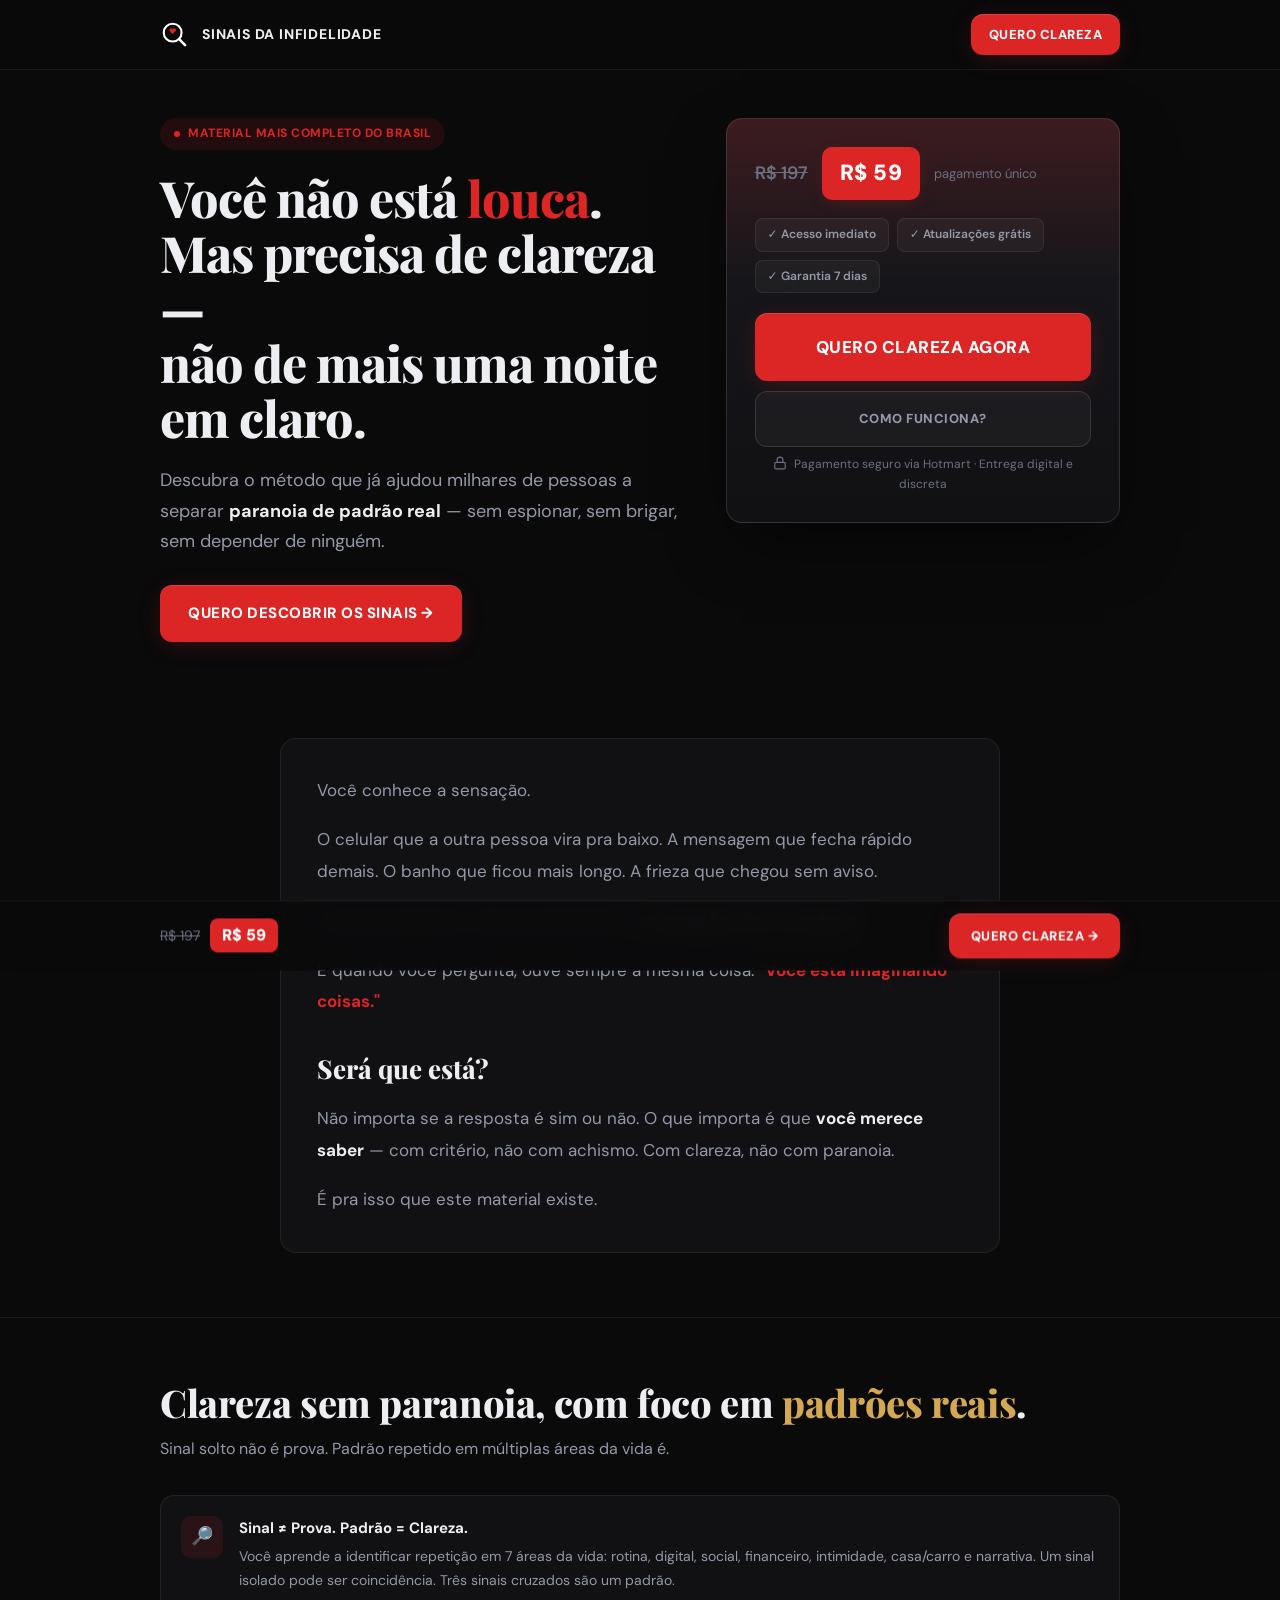
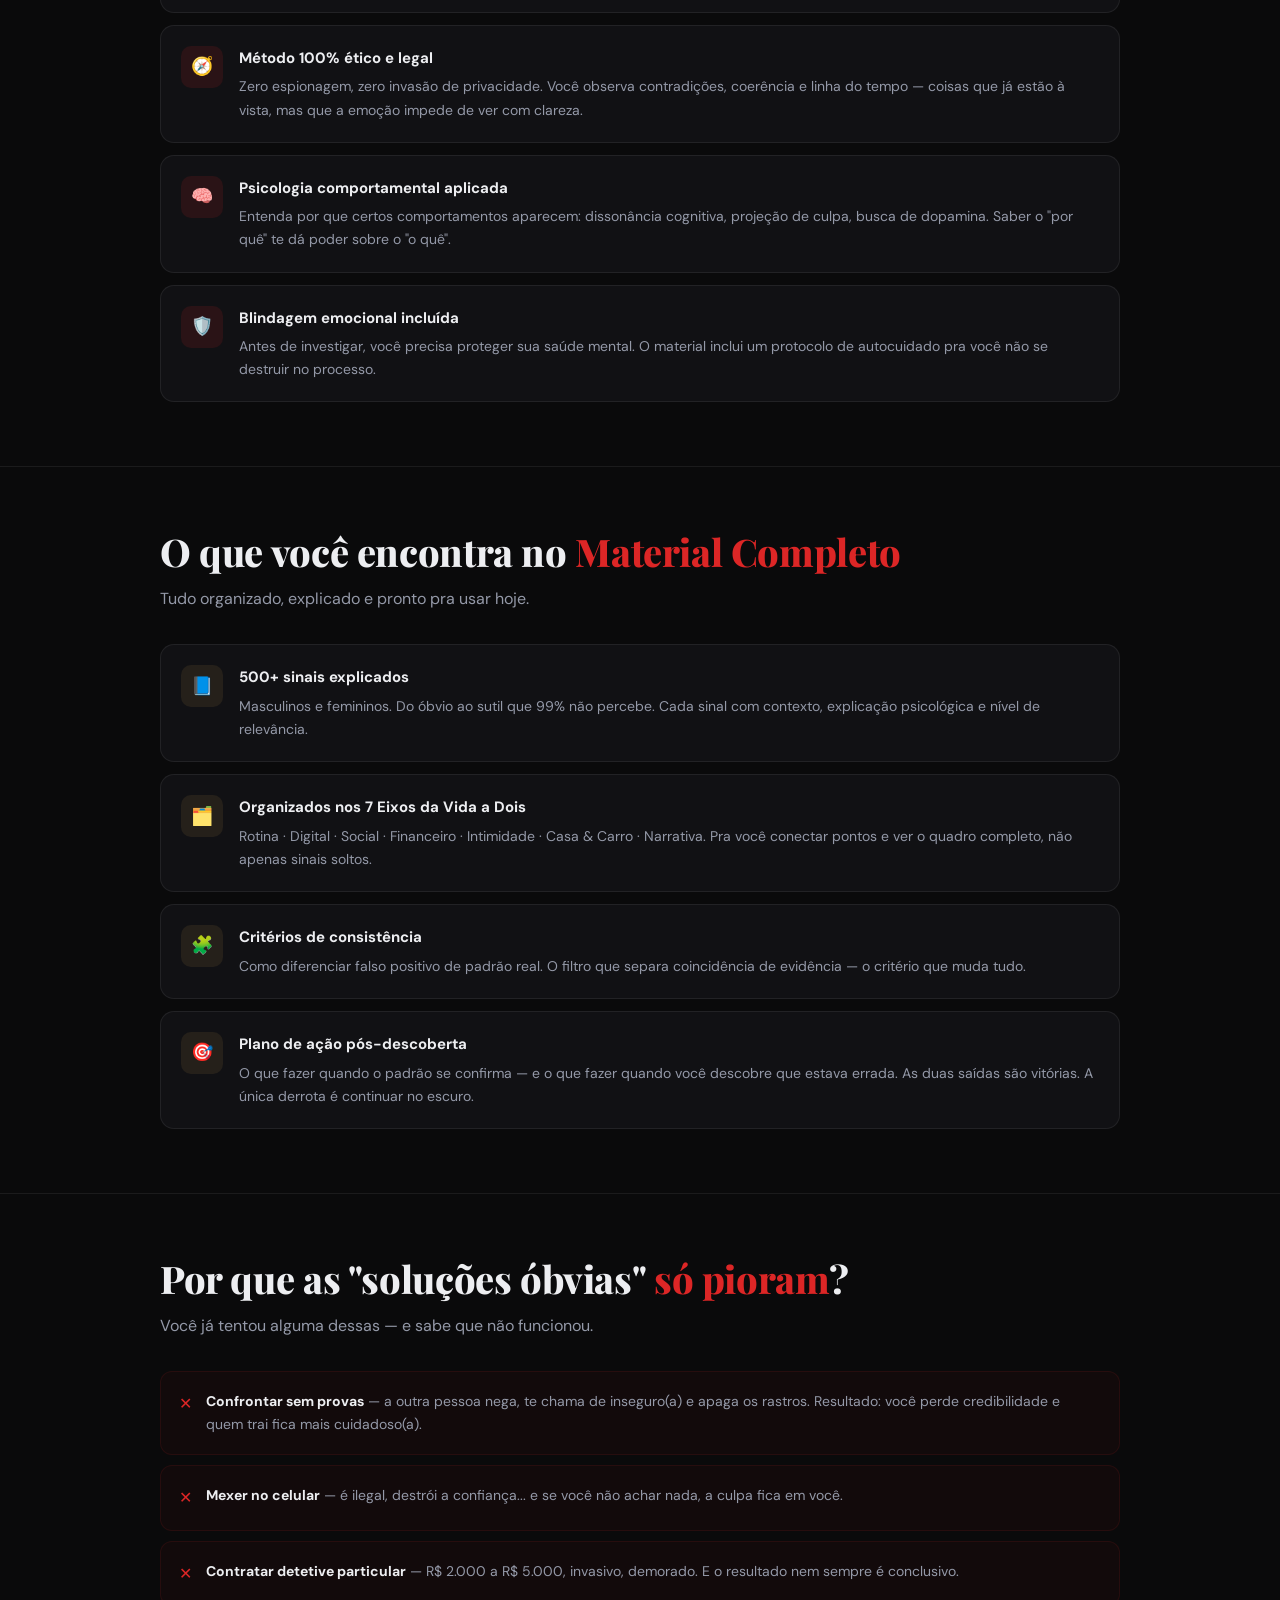
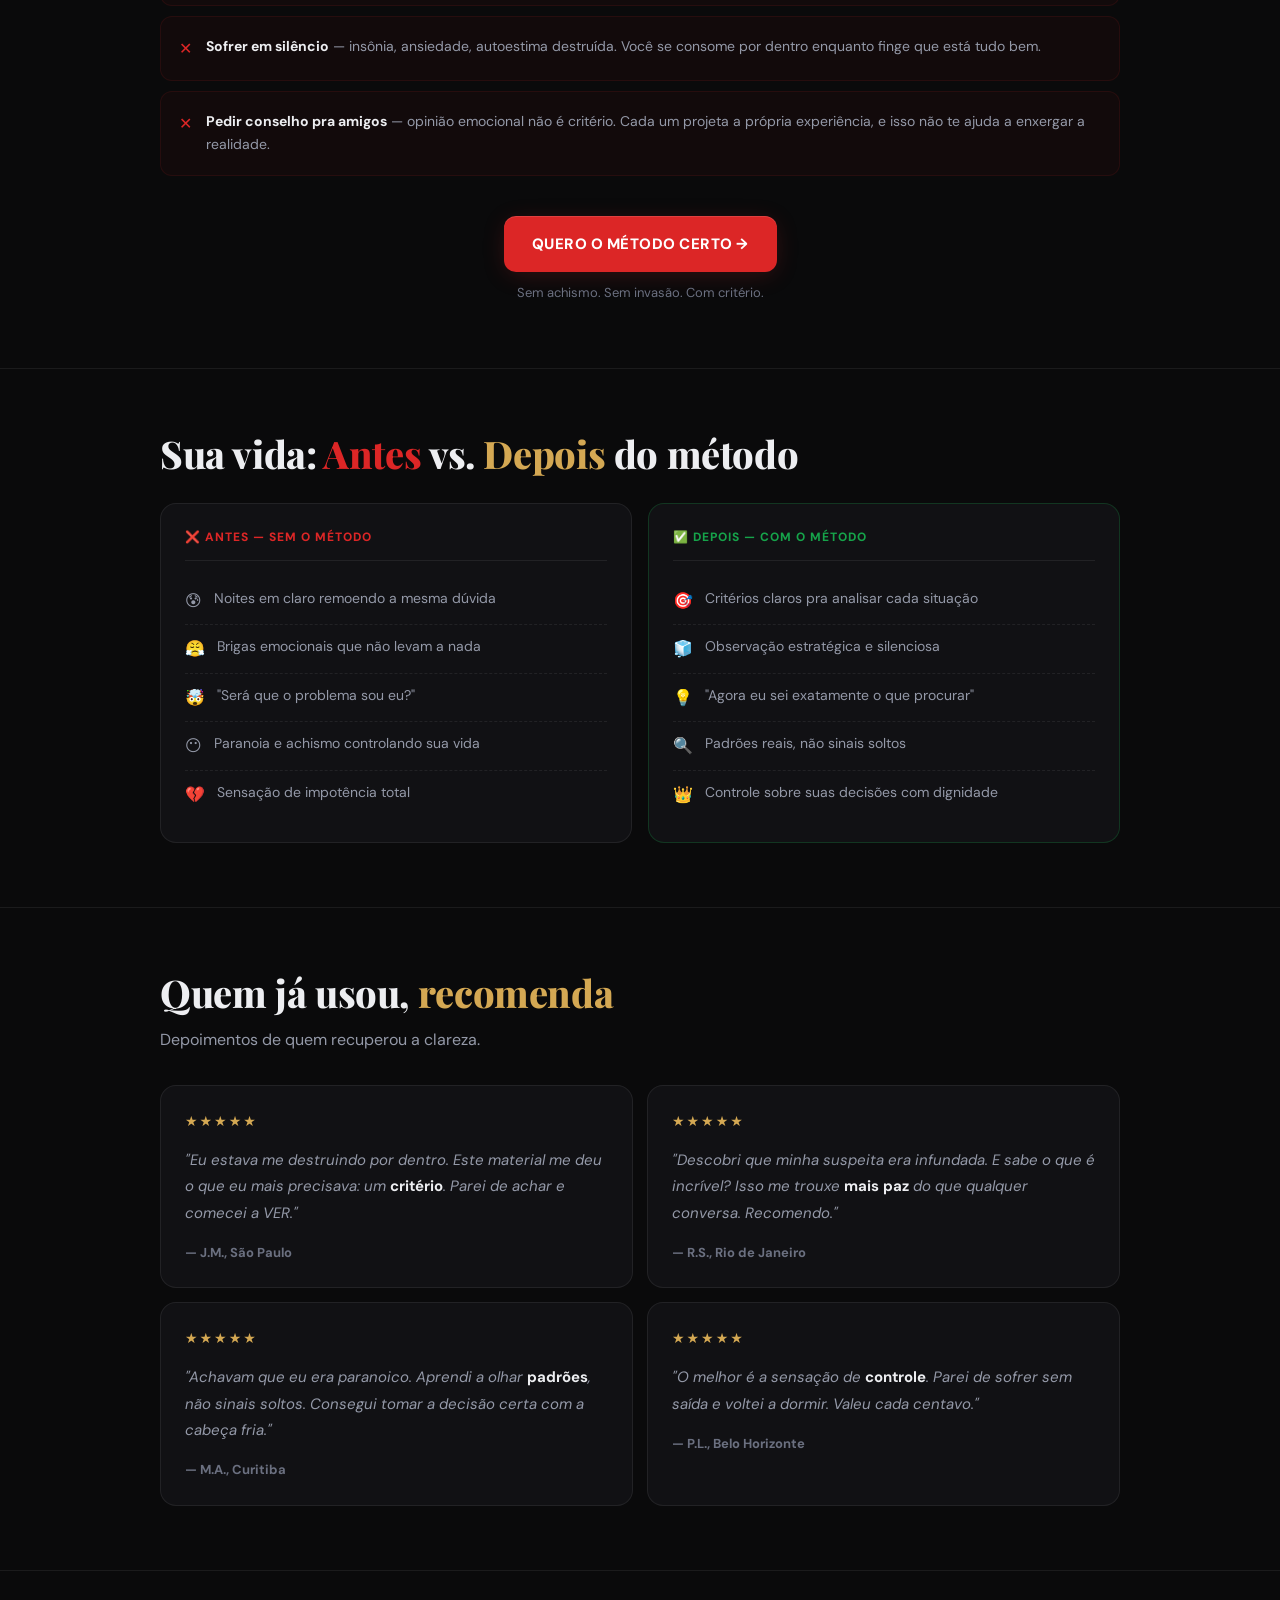
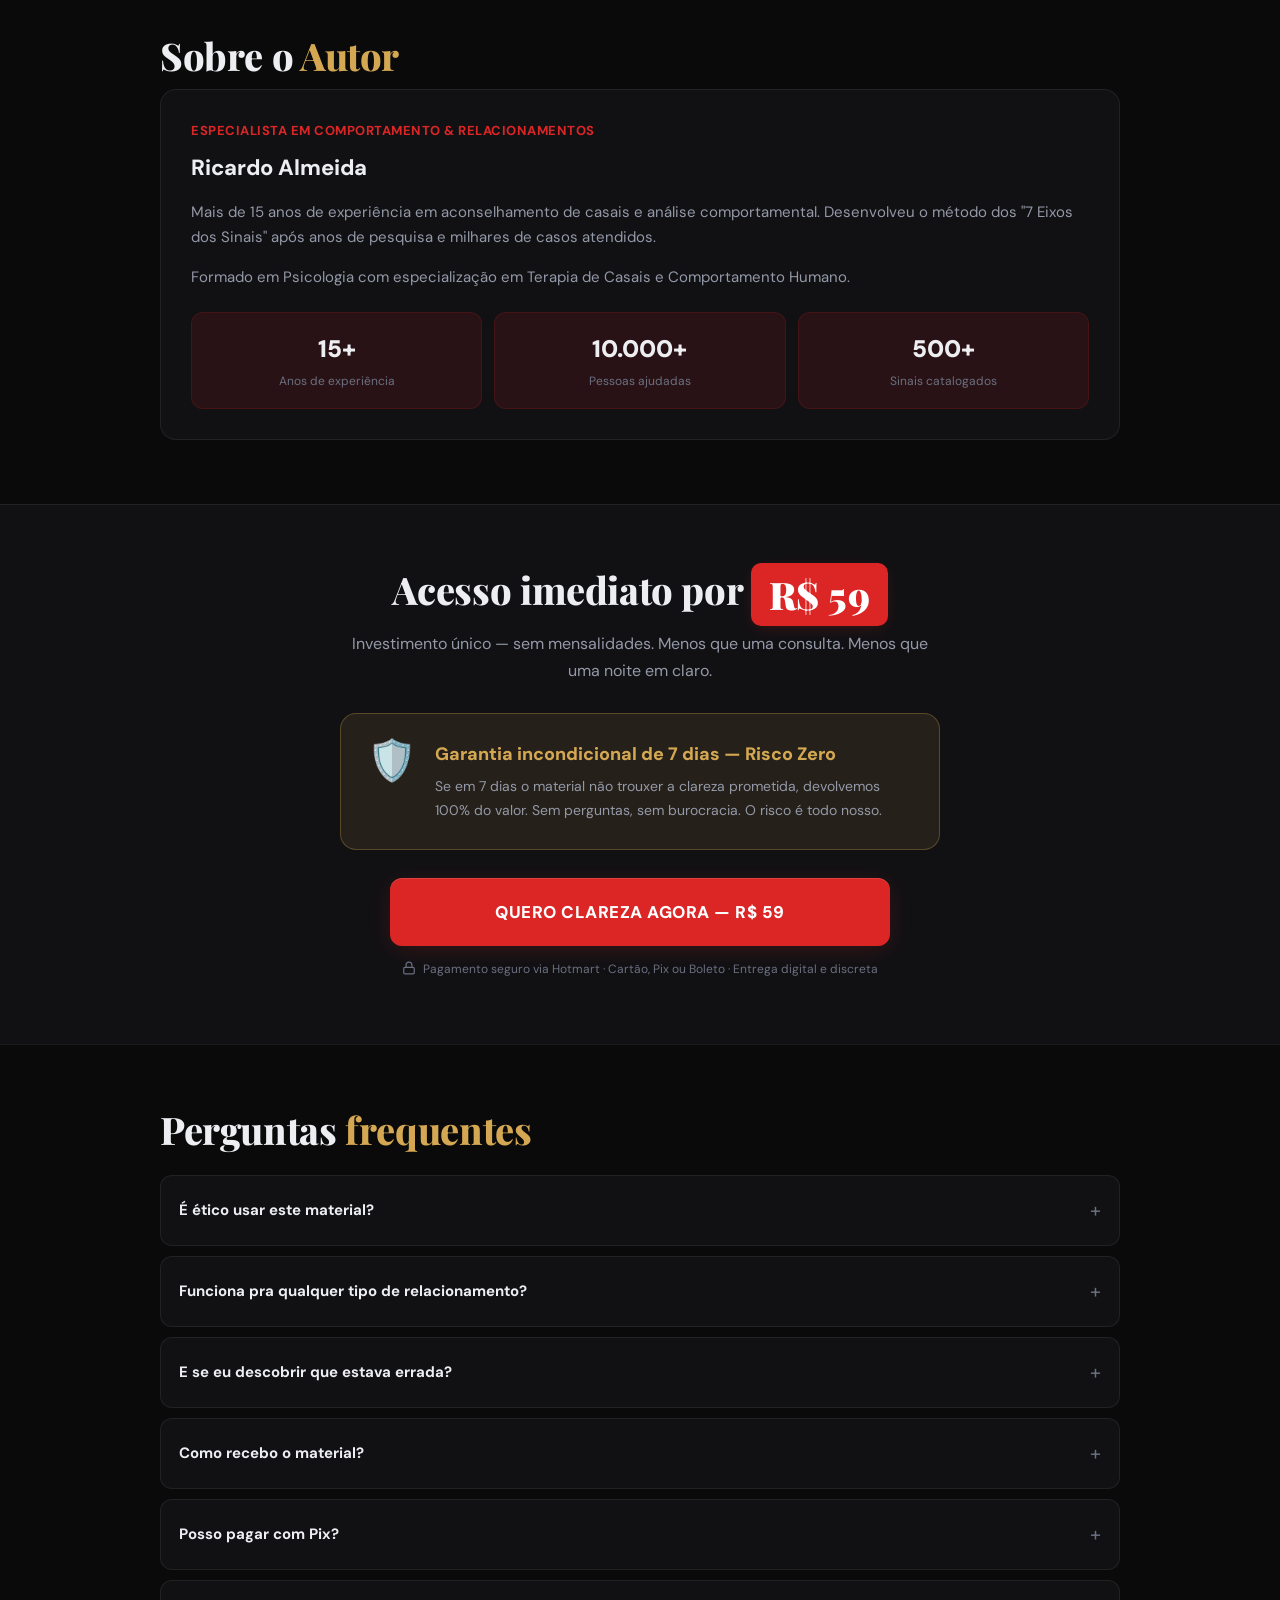
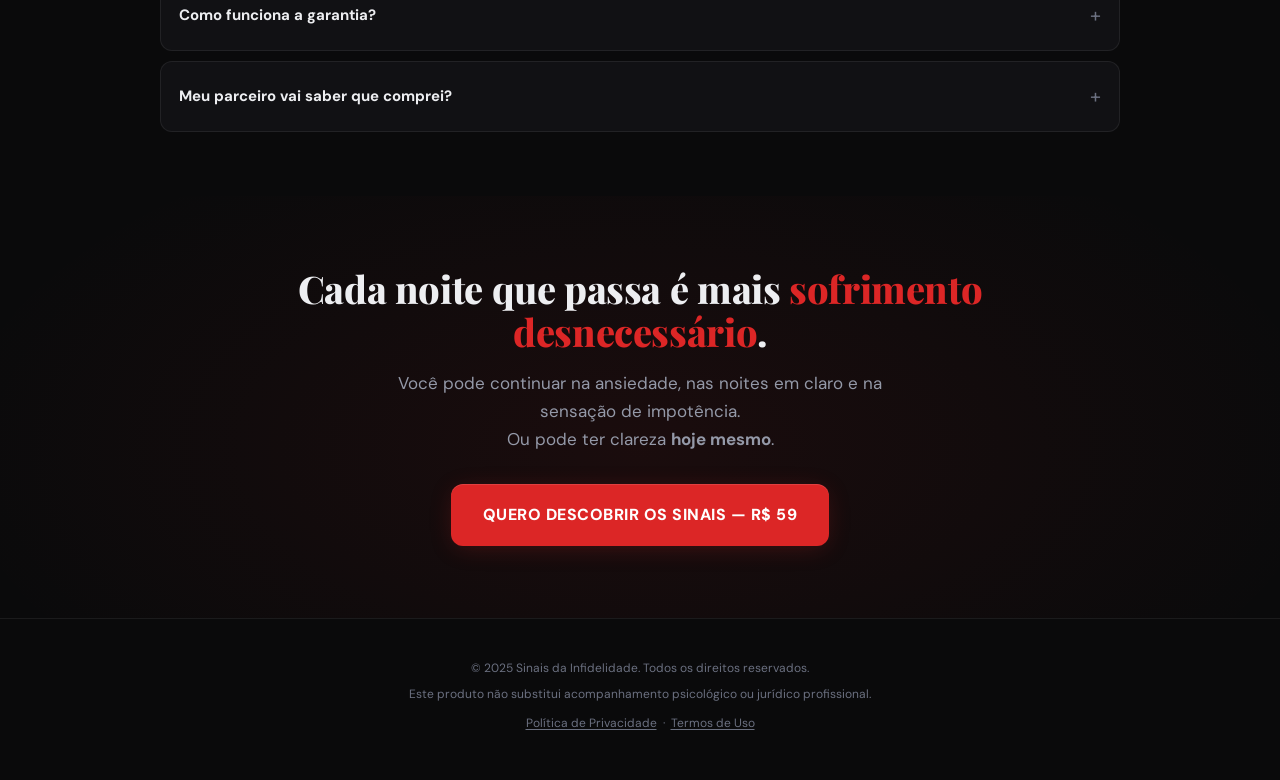
==== index.html @ ce3470dc "feat: rebuild landing page com melhorias de design, copy, SEO e páginas legais - index.html: landing" ====
<!doctype html>
<html lang="pt-BR">
<head>
  <meta charset="utf-8"/>
  <meta name="viewport" content="width=device-width, initial-scale=1, viewport-fit=cover"/>

  <!-- ═══ SEO ═══ -->
  <title>Sinais da Infidelidade — Você Não Está Louca</title>
  <meta name="description" content="500+ sinais de infidelidade explicados. Método ético pra separar paranoia de padrão real — sem espionar, sem brigar. Acesso imediato por R$59. Garantia 7 dias."/>
  <meta name="robots" content="index, follow"/>
  <meta name="theme-color" content="#0a0a0b"/>

  <!-- ═══ OPEN GRAPH ═══ -->
  <meta property="og:title" content="Sinais da Infidelidade — Você Não Está Louca"/>
  <meta property="og:description" content="O método que transforma suspeita em clareza — sem espionar, sem brigar, sem depender de ninguém. R$59 com garantia de 7 dias."/>
  <meta property="og:type" content="product"/>
  <meta property="og:url" content="https://sinaisda infidelidade.com"/>
  <meta property="og:image" content="/og-image.jpg"/><!-- TODO: adicionar imagem OG 1200x630 -->
  <meta property="og:image:width" content="1200"/>
  <meta property="og:image:height" content="630"/>
  <meta property="og:locale" content="pt_BR"/>

  <!-- ═══ TWITTER CARD ═══ -->
  <meta name="twitter:card" content="summary_large_image"/>
  <meta name="twitter:title" content="Sinais da Infidelidade — Você Não Está Louca"/>
  <meta name="twitter:description" content="O método que transforma suspeita em clareza. 500+ sinais. R$59. Garantia 7 dias."/>
  <meta name="twitter:image" content="/og-image.jpg"/>

  <!-- ═══ FONTS ═══ -->
  <link rel="preconnect" href="https://fonts.googleapis.com"/>
  <link rel="preconnect" href="https://fonts.gstatic.com" crossorigin/>
  <link href="https://fonts.googleapis.com/css2?family=DM+Sans:ital,opsz,wght@0,9..40,400;0,9..40,500;0,9..40,700;0,9..40,800;1,9..40,400&family=Playfair+Display:wght@700;800;900&display=swap" rel="stylesheet"/>

  <!-- ═══ PIXEL META — Cole seu pixel aqui ═══ -->
  <!--
  <script>
  !function(f,b,e,v,n,t,s){if(f.fbq)return;n=f.fbq=function(){n.callMethod?n.callMethod.apply(n,arguments):n.queue.push(arguments)};if(!f._fbq)f._fbq=n;n.push=n;n.loaded=!0;n.version='2.0';n.queue=[];t=b.createElement(e);t.async=!0;t.src=v;s=b.getElementsByTagName(e)[0];s.parentNode.insertBefore(t,s)}(window, document,'script','https://connect.facebook.net/en_US/fbevents.js');
  fbq('init', 'SEU_PIXEL_ID');
  fbq('track', 'PageView');
  </script>
  <noscript><img height="1" width="1" style="display:none" src="https://www.facebook.com/tr?id=SEU_PIXEL_ID&ev=PageView&noscript=1"/></noscript>
  -->

  <!-- ═══ GOOGLE ANALYTICS 4 — Cole seu GA4 aqui ═══ -->
  <!--
  <script async src="https://www.googletagmanager.com/gtag/js?id=G-XXXXXXX"></script>
  <script>
  window.dataLayer = window.dataLayer || [];
  function gtag(){dataLayer.push(arguments);}
  gtag('js', new Date());
  gtag('config', 'G-XXXXXXX');
  </script>
  -->

  <!-- ═══ SCHEMA — FAQ ═══ -->
  <script type="application/ld+json">
  {
    "@context": "https://schema.org",
    "@type": "FAQPage",
    "mainEntity": [
      {
        "@type": "Question",
        "name": "É ético usar este material?",
        "acceptedAnswer": {
          "@type": "Answer",
          "text": "Sim. O foco é observação inteligente e análise de padrões. Sem invasão de privacidade, sem métodos ilegais. Você aprende a ver contradições e inconsistências que já estão visíveis — como qualquer pessoa atenta faria."
        }
      },
      {
        "@type": "Question",
        "name": "Funciona para qualquer tipo de relacionamento?",
        "acceptedAnswer": {
          "@type": "Answer",
          "text": "Sim. Os sinais são universais — namoro, casamento, união estável, relacionamento de meses ou décadas. O que muda é o contexto, e o material te ensina a adaptar a análise."
        }
      },
      {
        "@type": "Question",
        "name": "E se eu descobrir que estava errada?",
        "acceptedAnswer": {
          "@type": "Answer",
          "text": "Melhor ainda. O objetivo é clareza, não confirmação de suspeitas. Muitas pessoas usam o material e descobrem que estavam interpretando mal os sinais — e isso traz uma paz de espírito que vale mais que qualquer coisa."
        }
      },
      {
        "@type": "Question",
        "name": "Como recebo o material?",
        "acceptedAnswer": {
          "@type": "Answer",
          "text": "Imediatamente após o pagamento, você recebe um e-mail com o link de acesso. O download é instantâneo. Todo o conteúdo fica disponível 24/7."
        }
      },
      {
        "@type": "Question",
        "name": "Meu parceiro vai saber que comprei?",
        "acceptedAnswer": {
          "@type": "Answer",
          "text": "Não. A entrega é 100% digital e discreta. Na fatura do cartão aparece 'Hotmart' — sem menção ao nome do produto."
        }
      },
      {
        "@type": "Question",
        "name": "Como funciona a garantia?",
        "acceptedAnswer": {
          "@type": "Answer",
          "text": "Você tem 7 dias a partir da compra. Se não gostar, basta pedir reembolso diretamente pela Hotmart. Devolvemos 100% do valor. Sem perguntas."
        }
      }
    ]
  }
  </script>

  <!-- ═══ SCHEMA — Produto ═══ -->
  <script type="application/ld+json">
  {
    "@context": "https://schema.org",
    "@type": "Product",
    "name": "Sinais da Infidelidade — Material Completo",
    "description": "500+ sinais de infidelidade organizados em 7 eixos da vida a dois. Método ético para separar paranoia de padrão real.",
    "offers": {
      "@type": "Offer",
      "price": "59.00",
      "priceCurrency": "BRL",
      "availability": "https://schema.org/InStock",
      "hasMerchantReturnPolicy": {
        "@type": "MerchantReturnPolicy",
        "returnPolicyCategory": "https://schema.org/MerchantReturnFiniteReturnWindow",
        "merchantReturnDays": 7
      }
    }
  }
  </script>

  <style>
    /* ━━━━━━━━━━━━━━ VARIÁVEIS ━━━━━━━━━━━━━━ */
    :root {
      --bg: #0a0a0b;
      --surface: #111114;
      --surface-2: #19191e;
      --border: rgba(255,255,255,.07);
      --border-light: rgba(255,255,255,.12);
      --text: #edeef1;
      --text-dim: #9499a8;
      --text-muted: #6b7080;
      --red: #dc2626;
      --red-soft: rgba(220,38,38,.12);
      --red-glow: rgba(220,38,38,.25);
      --gold: #d4a853;
      --gold-soft: rgba(212,168,83,.1);
      --green: #16a34a;
      --green-soft: rgba(22,163,74,.1);
      --radius: 16px;
      --font: 'DM Sans', system-ui, -apple-system, sans-serif;
      --display: 'Playfair Display', Georgia, serif;
    }

    * { box-sizing: border-box; margin: 0; padding: 0; }
    html { scroll-behavior: smooth; }
    body {
      font-family: var(--font);
      background: var(--bg);
      color: var(--text);
      line-height: 1.65;
      -webkit-font-smoothing: antialiased;
      overflow-x: hidden;
    }
    a { color: inherit; text-decoration: none; }
    img { max-width: 100%; display: block; }

    /* ━━━━━━━━━━━━━━ CONTAINER ━━━━━━━━━━━━━━ */
    .w { width: min(960px, 90vw); margin-inline: auto; }
    .w-narrow { width: min(720px, 90vw); margin-inline: auto; }

    /* ━━━━━━━━━━━━━━ NAV ━━━━━━━━━━━━━━ */
    .nav {
      position: sticky; top: 0; z-index: 90;
      background: rgba(10,10,11,.85);
      backdrop-filter: blur(14px) saturate(1.4);
      border-bottom: 1px solid var(--border);
    }
    .nav-inner {
      display: flex; align-items: center; justify-content: space-between;
      padding: 14px 0; gap: 12px;
    }
    .logo { display: flex; align-items: center; gap: 12px; }
    .logo svg { height: 30px; width: auto; }
    .logo-text { font-weight: 800; font-size: 14px; letter-spacing: .8px; text-transform: uppercase; }

    /* ━━━━━━━━━━━━━━ BOTÕES ━━━━━━━━━━━━━━ */
    .btn {
      display: inline-flex; align-items: center; justify-content: center; gap: 8px;
      padding: 16px 28px; border-radius: 12px; border: 0; cursor: pointer;
      font-family: var(--font); font-weight: 800; font-size: 15px;
      letter-spacing: .5px; text-transform: uppercase;
      transition: all .2s ease; white-space: nowrap;
      text-decoration: none;
    }
    .btn-red {
      background: var(--red); color: #fff;
      box-shadow: 0 4px 24px -4px var(--red-glow), inset 0 1px 0 rgba(255,255,255,.12);
    }
    .btn-red:hover { background: #b91c1c; transform: translateY(-1px); box-shadow: 0 8px 32px -4px var(--red-glow); }
    .btn-red:active { transform: translateY(0); }
    .btn-full { width: 100%; font-size: 17px; padding: 20px 28px; }
    .btn-nav { padding: 10px 18px; font-size: 13px; }
    .btn-ghost {
      background: rgba(255,255,255,.04); color: var(--text-dim);
      border: 1px solid var(--border-light); font-size: 13px;
    }
    .btn-ghost:hover { background: rgba(255,255,255,.08); color: var(--text); }

    /* ━━━━━━━━━━━━━━ SEÇÕES ━━━━━━━━━━━━━━ */
    .section { padding: 64px 0; }
    .section + .section { border-top: 1px solid var(--border); }

    /* ━━━━━━━━━━━━━━ HERO ━━━━━━━━━━━━━━ */
    .hero { padding: 48px 0 32px; }
    .hero-grid { display: grid; gap: 32px; }
    @media (min-width: 800px) { .hero-grid { grid-template-columns: 1.15fr .85fr; align-items: start; } }

    .badge {
      display: inline-flex; align-items: center; gap: 8px;
      padding: 6px 14px; border-radius: 100px;
      background: var(--red-soft); color: var(--red);
      font-size: 12px; font-weight: 700; letter-spacing: .5px; text-transform: uppercase;
      margin-bottom: 20px;
    }
    .badge::before { content: ''; width: 6px; height: 6px; border-radius: 50%; background: var(--red); animation: pulse 2s infinite; }
    @keyframes pulse { 0%, 100% { opacity: 1; } 50% { opacity: .3; } }

    h1 {
      font-family: var(--display); font-weight: 800;
      font-size: clamp(30px, 5.5vw, 50px); line-height: 1.1;
      margin-bottom: 20px; letter-spacing: -.02em;
    }
    h1 .accent { color: var(--red); }
    .lead {
      font-size: clamp(16px, 2.2vw, 18px); color: var(--text-dim);
      line-height: 1.7; margin-bottom: 28px;
    }
    .lead strong { color: var(--text); font-weight: 700; }

    /* ━━━━━━━━━━━━━━ OFFER CARD ━━━━━━━━━━━━━━ */
    .offer-card {
      background: linear-gradient(180deg, var(--surface-2), var(--surface));
      border: 1px solid var(--border-light);
      border-radius: var(--radius); padding: 28px; position: relative;
      box-shadow: 0 24px 64px -16px rgba(0,0,0,.6);
    }
    .offer-card::before {
      content: ''; position: absolute; inset: -1px; border-radius: var(--radius);
      background: linear-gradient(180deg, rgba(220,38,38,.18), transparent 40%);
      z-index: -1; pointer-events: none;
    }
    .price-row { display: flex; align-items: center; gap: 14px; margin-bottom: 18px; flex-wrap: wrap; }
    .price-old { color: var(--text-muted); text-decoration: line-through; font-size: 18px; font-weight: 600; }
    .price-now {
      background: var(--red); color: #fff; padding: 8px 18px; border-radius: 10px;
      font-weight: 900; font-size: 22px; letter-spacing: .5px;
      box-shadow: 0 4px 16px -4px var(--red-glow);
    }
    .price-note { font-size: 13px; color: var(--text-muted); }
    .pills { display: flex; flex-wrap: wrap; gap: 8px; margin-bottom: 20px; }
    .pill {
      padding: 6px 12px; border-radius: 8px;
      background: rgba(255,255,255,.04); border: 1px solid var(--border);
      font-size: 12px; font-weight: 600; color: var(--text-dim);
    }
    .cta-area { display: grid; gap: 10px; }
    .cta-sub { font-size: 12px; color: var(--text-muted); text-align: center; margin-top: 8px; }
    .cta-sub svg { vertical-align: -2px; margin-right: 4px; }

    /* ━━━━━━━━━━━━━━ EMPATIA ━━━━━━━━━━━━━━ */
    .empathy-block {
      background: var(--surface);
      border: 1px solid var(--border);
      border-radius: var(--radius); padding: 36px;
      font-size: 17px; line-height: 1.85; color: var(--text-dim);
    }
    .empathy-block p { margin-bottom: 18px; }
    .empathy-block p:last-child { margin-bottom: 0; }
    .empathy-block strong { color: var(--text); }
    .empathy-block em { color: var(--red); font-style: normal; font-weight: 700; }
    .empathy-block .big {
      font-family: var(--display); font-size: 26px; color: var(--text);
      font-weight: 800; display: block; margin: 28px 0 10px;
    }

    /* ━━━━━━━━━━━━━━ HEADERS ━━━━━━━━━━━━━━ */
    h2 {
      font-family: var(--display); font-weight: 800;
      font-size: clamp(24px, 4vw, 38px); line-height: 1.12;
      margin-bottom: 12px; letter-spacing: -.01em;
    }
    h2 .accent { color: var(--red); }
    h2 .gold { color: var(--gold); }
    .section-sub { color: var(--text-dim); font-size: 16px; margin-bottom: 32px; max-width: 600px; }

    /* ━━━━━━━━━━━━━━ FEATURE CARDS ━━━━━━━━━━━━━━ */
    .features { display: grid; gap: 12px; }
    .feat {
      display: flex; gap: 16px; align-items: flex-start;
      padding: 20px; border-radius: 14px;
      background: var(--surface); border: 1px solid var(--border);
      transition: border-color .2s, box-shadow .2s;
    }
    .feat:hover { border-color: var(--border-light); box-shadow: 0 4px 20px rgba(0,0,0,.3); }
    .feat-icon {
      width: 42px; height: 42px; border-radius: 10px;
      display: grid; place-items: center; flex-shrink: 0;
      font-size: 18px;
    }
    .feat-icon.red { background: var(--red-soft); }
    .feat-icon.green { background: var(--green-soft); }
    .feat-icon.gold { background: var(--gold-soft); }
    .feat h3 { font-size: 15px; font-weight: 700; margin-bottom: 5px; }
    .feat p { font-size: 14px; color: var(--text-dim); line-height: 1.65; }

    /* ━━━━━━━━━━━━━━ COMPARATIVO ━━━━━━━━━━━━━━ */
    .compare-grid { display: grid; gap: 16px; }
    @media (min-width: 700px) { .compare-grid { grid-template-columns: 1fr 1fr; } }
    .compare-col {
      background: var(--surface); border: 1px solid var(--border);
      border-radius: var(--radius); padding: 24px;
    }
    .compare-col.after { border-color: rgba(22,163,74,.25); }
    .compare-label {
      font-size: 12px; font-weight: 800; text-transform: uppercase; letter-spacing: 1px;
      margin-bottom: 16px; padding-bottom: 12px; border-bottom: 1px solid var(--border);
    }
    .compare-label.before-label { color: var(--red); }
    .compare-label.after-label { color: var(--green); }
    .compare-item { display: flex; gap: 12px; align-items: flex-start; padding: 10px 0; font-size: 14px; color: var(--text-dim); }
    .compare-item + .compare-item { border-top: 1px dashed var(--border); }
    .compare-icon { flex-shrink: 0; font-size: 16px; margin-top: 1px; }

    /* ━━━━━━━━━━━━━━ PROBLEMAS ━━━━━━━━━━━━━━ */
    .problems { display: grid; gap: 10px; }
    .prob {
      display: flex; gap: 14px; align-items: flex-start;
      padding: 18px; border-radius: 12px;
      background: rgba(220,38,38,.04); border: 1px solid rgba(220,38,38,.1);
      transition: border-color .2s;
    }
    .prob:hover { border-color: rgba(220,38,38,.2); }
    .prob-x { color: var(--red); font-weight: 800; font-size: 16px; flex-shrink: 0; margin-top: 1px; }
    .prob strong { color: var(--text); }
    .prob p { font-size: 14px; color: var(--text-dim); line-height: 1.65; }

    /* ━━━━━━━━━━━━━━ DEPOIMENTOS ━━━━━━━━━━━━━━ */
    .test-grid { display: grid; gap: 14px; }
    @media (min-width: 700px) { .test-grid { grid-template-columns: 1fr 1fr; } }
    .test-card {
      background: var(--surface); border: 1px solid var(--border);
      border-radius: var(--radius); padding: 24px;
      transition: border-color .2s;
    }
    .test-card:hover { border-color: var(--border-light); }
    .test-stars { color: var(--gold); font-size: 14px; letter-spacing: 2px; margin-bottom: 14px; }
    .test-quote { font-size: 15px; color: var(--text-dim); line-height: 1.75; margin-bottom: 16px; font-style: italic; }
    .test-quote strong { color: var(--text); font-style: normal; }
    .test-name { font-size: 13px; font-weight: 700; color: var(--text-muted); }

    /* ━━━━━━━━━━━━━━ GARANTIA ━━━━━━━━━━━━━━ */
    .guarantee {
      display: flex; gap: 18px; align-items: flex-start;
      padding: 26px; border-radius: var(--radius);
      background: var(--gold-soft); border: 1px solid rgba(212,168,83,.3);
    }
    .guarantee-icon { font-size: 40px; flex-shrink: 0; line-height: 1; }
    .guarantee h3 { font-size: 18px; font-weight: 800; color: var(--gold); margin-bottom: 6px; }
    .guarantee p { font-size: 14px; color: var(--text-dim); line-height: 1.7; }

    /* ━━━━━━━━━━━━━━ FAQ ━━━━━━━━━━━━━━ */
    .faq-list { display: grid; gap: 10px; }
    details {
      background: var(--surface); border: 1px solid var(--border);
      border-radius: 12px; padding: 18px; transition: border-color .2s;
    }
    details[open] { border-color: var(--border-light); }
    summary {
      cursor: pointer; font-weight: 700; font-size: 15px; list-style: none;
      display: flex; align-items: center; justify-content: space-between; gap: 12px;
    }
    summary::-webkit-details-marker { display: none; }
    summary::after {
      content: '+'; font-size: 20px; font-weight: 400; color: var(--text-muted);
      transition: transform .2s; flex-shrink: 0;
    }
    details[open] summary::after { content: '−'; }
    details p { margin-top: 14px; font-size: 14px; color: var(--text-dim); line-height: 1.75; }

    /* ━━━━━━━━━━━━━━ AUTOR ━━━━━━━━━━━━━━ */
    .author-card {
      background: var(--surface); border: 1px solid var(--border);
      border-radius: var(--radius); padding: 30px;
    }
    .author-title { font-size: 13px; color: var(--red); font-weight: 700; text-transform: uppercase; letter-spacing: .5px; margin-bottom: 8px; }
    .author-card h3 { font-size: 22px; font-weight: 800; margin-bottom: 14px; }
    .author-card p { font-size: 15px; color: var(--text-dim); line-height: 1.7; margin-bottom: 14px; }
    .author-stats { display: grid; grid-template-columns: repeat(auto-fit, minmax(150px, 1fr)); gap: 12px; margin-top: 22px; }
    .stat {
      background: var(--red-soft); border: 1px solid rgba(220,38,38,.15);
      border-radius: 12px; padding: 16px; text-align: center;
    }
    .stat-num { font-size: 24px; font-weight: 900; color: var(--text); }
    .stat-label { font-size: 12px; color: var(--text-muted); margin-top: 3px; }

    /* ━━━━━━━━━━━━━━ FINAL CTA ━━━━━━━━━━━━━━ */
    .final-cta {
      text-align: center; padding: 72px 0;
      background: radial-gradient(700px 350px at 50% 60%, rgba(220,38,38,.08), transparent);
    }
    .final-cta h2 { margin-bottom: 16px; }
    .final-cta p { color: var(--text-dim); font-size: 17px; margin-bottom: 30px; max-width: 560px; margin-inline: auto; }

    /* ━━━━━━━━━━━━━━ STICKY BAR ━━━━━━━━━━━━━━ */
    .sticky-bar {
      position: fixed; bottom: 0; left: 0; right: 0; z-index: 100;
      background: rgba(10,10,11,.92);
      backdrop-filter: blur(14px) saturate(1.4);
      border-top: 1px solid var(--border);
      padding: 12px 0;
      transform: translateY(100%);
      transition: transform .3s ease;
    }
    .sticky-bar.visible { transform: translateY(0); }
    .sticky-inner {
      display: flex; align-items: center; justify-content: space-between; gap: 12px;
    }
    .sticky-price { display: flex; align-items: center; gap: 10px; }
    .sticky-price .old { color: var(--text-muted); text-decoration: line-through; font-size: 14px; }
    .sticky-price .now {
      background: var(--red); color: #fff; padding: 4px 12px; border-radius: 8px;
      font-weight: 900; font-size: 16px;
    }
    .sticky-bar .btn { padding: 12px 22px; font-size: 13px; }

    /* ━━━━━━━━━━━━━━ FOOTER ━━━━━━━━━━━━━━ */
    footer {
      padding: 40px 0; text-align: center;
      color: var(--text-muted); font-size: 12px;
      border-top: 1px solid var(--border);
    }
    footer p { margin-bottom: 6px; }
    footer a { text-decoration: underline; text-underline-offset: 2px; }
    footer a:hover { color: var(--text-dim); }

    /* ━━━━━━━━━━━━━━ UTILITÁRIOS ━━━━━━━━━━━━━━ */
    .cta-inline { text-align: center; margin-top: 40px; }
    .cta-inline p { font-size: 13px; color: var(--text-muted); margin-top: 10px; }

    /* ━━━━━━━━━━━━━━ ANIMAÇÕES ━━━━━━━━━━━━━━ */
    @keyframes fadeUp {
      from { opacity: 0; transform: translateY(22px); }
      to { opacity: 1; transform: translateY(0); }
    }
    .fade-up { animation: fadeUp .65s ease both; }
    .delay-1 { animation-delay: .1s; }
    .delay-2 { animation-delay: .2s; }
    .delay-3 { animation-delay: .35s; }

    /* ━━━━━━━━━━━━━━ RESPONSIVO ━━━━━━━━━━━━━━ */
    @media (max-width: 600px) {
      .section { padding: 48px 0; }
      .hero { padding: 32px 0 20px; }
      .offer-card { padding: 22px; }
      .empathy-block { padding: 24px; }
      .nav .btn-nav { padding: 8px 14px; font-size: 12px; }
      .sticky-bar .btn { padding: 10px 16px; font-size: 12px; }
      .guarantee { flex-direction: column; gap: 12px; }
      .guarantee-icon { font-size: 32px; }
    }
  </style>
</head>
<body>

<!-- ═══════════════ NAV ═══════════════ -->
<header class="nav">
  <div class="w nav-inner">
    <div class="logo">
      <svg viewBox="0 0 128 128" role="img" aria-label="Sinais da Infidelidade">
        <circle cx="54" cy="54" r="38" fill="none" stroke="#fff" stroke-width="9"/>
        <path d="M83 83l24 24" stroke="#fff" stroke-width="11" stroke-linecap="round"/>
        <path d="M54 40c-3-7-14-7-14 2 0 7 14 18 14 18s14-11 14-18c0-9-11-9-14-2z" fill="#dc2626"/>
      </svg>
      <span class="logo-text">Sinais da Infidelidade</span>
    </div>
    <a href="#comprar" class="btn btn-red btn-nav">Quero Clareza</a>
  </div>
</header>

<!-- ═══════════════ HERO ═══════════════ -->
<section class="hero">
  <div class="w hero-grid">

    <!-- Coluna esquerda: copy -->
    <div class="fade-up">
      <div class="badge">Material mais completo do Brasil</div>
      <h1>Você não está <span class="accent">louca</span>.<br>Mas precisa de clareza —<br>não de mais uma noite em claro.</h1>
      <p class="lead">
        Descubra o método que já ajudou milhares de pessoas a separar
        <strong>paranoia de padrão real</strong> — sem espionar, sem brigar, sem depender de ninguém.
      </p>
      <a href="#comprar" class="btn btn-red">Quero Descobrir os Sinais →</a>
    </div>

    <!-- Coluna direita: card de compra -->
    <div class="offer-card fade-up delay-2" id="comprar">
      <div class="price-row">
        <span class="price-old">R$ 197</span>
        <span class="price-now">R$ 59</span>
        <span class="price-note">pagamento único</span>
      </div>
      <div class="pills">
        <span class="pill">✓ Acesso imediato</span>
        <span class="pill">✓ Atualizações grátis</span>
        <span class="pill">✓ Garantia 7 dias</span>
      </div>
      <div class="cta-area">
        <!-- ⚠️ SUBSTITUIR pelo link real do Hotmart -->
        <a href="https://pay.hotmart.com/SEU_PRODUTO"
           target="_blank" rel="noopener"
           class="btn btn-red btn-full"
           onclick="typeof fbq==='function'&&fbq('track','InitiateCheckout')">
          QUERO CLAREZA AGORA
        </a>
        <a href="#como-funciona" class="btn btn-ghost" style="width:100%;justify-content:center;">
          Como funciona?
        </a>
      </div>
      <p class="cta-sub">
        <svg width="14" height="14" viewBox="0 0 24 24" fill="none" stroke="currentColor" stroke-width="2" aria-hidden="true"><rect x="3" y="11" width="18" height="11" rx="2" ry="2"/><path d="M7 11V7a5 5 0 0110 0v4"/></svg>
        Pagamento seguro via Hotmart · Entrega digital e discreta
      </p>
    </div>

  </div>
</section>

<!-- ═══════════════ EMPATIA ═══════════════ -->
<section class="section">
  <div class="w-narrow">
    <div class="empathy-block">
      <p>Você conhece a sensação.</p>
      <p>O celular que a outra pessoa vira pra baixo. A mensagem que fecha rápido demais. O banho que ficou mais longo. A frieza que chegou sem aviso.</p>
      <p>Você tenta ignorar. Tenta acreditar. Mas <strong>a sensação não vai embora.</strong></p>
      <p>E quando você pergunta, ouve sempre a mesma coisa: <em>"Você está imaginando coisas."</em></p>
      <span class="big">Será que está?</span>
      <p>Não importa se a resposta é sim ou não. O que importa é que <strong>você merece saber</strong> — com critério, não com achismo. Com clareza, não com paranoia.</p>
      <p>É pra isso que este material existe.</p>
    </div>
  </div>
</section>

<!-- ═══════════════ COMO FUNCIONA ═══════════════ -->
<section class="section" id="como-funciona">
  <div class="w">
    <h2>Clareza sem paranoia, com foco em <span class="gold">padrões reais</span>.</h2>
    <p class="section-sub">Sinal solto não é prova. Padrão repetido em múltiplas áreas da vida é.</p>
    <div class="features">
      <div class="feat">
        <div class="feat-icon red" aria-hidden="true">🔎</div>
        <div>
          <h3>Sinal ≠ Prova. Padrão = Clareza.</h3>
          <p>Você aprende a identificar repetição em 7 áreas da vida: rotina, digital, social, financeiro, intimidade, casa/carro e narrativa. Um sinal isolado pode ser coincidência. Três sinais cruzados são um padrão.</p>
        </div>
      </div>
      <div class="feat">
        <div class="feat-icon red" aria-hidden="true">🧭</div>
        <div>
          <h3>Método 100% ético e legal</h3>
          <p>Zero espionagem, zero invasão de privacidade. Você observa contradições, coerência e linha do tempo — coisas que já estão à vista, mas que a emoção impede de ver com clareza.</p>
        </div>
      </div>
      <div class="feat">
        <div class="feat-icon red" aria-hidden="true">🧠</div>
        <div>
          <h3>Psicologia comportamental aplicada</h3>
          <p>Entenda por que certos comportamentos aparecem: dissonância cognitiva, projeção de culpa, busca de dopamina. Saber o "por quê" te dá poder sobre o "o quê".</p>
        </div>
      </div>
      <div class="feat">
        <div class="feat-icon red" aria-hidden="true">🛡️</div>
        <div>
          <h3>Blindagem emocional incluída</h3>
          <p>Antes de investigar, você precisa proteger sua saúde mental. O material inclui um protocolo de autocuidado pra você não se destruir no processo.</p>
        </div>
      </div>
    </div>
  </div>
</section>

<!-- ═══════════════ O QUE CONTÉM ═══════════════ -->
<section class="section">
  <div class="w">
    <h2>O que você encontra no <span class="accent">Material Completo</span></h2>
    <p class="section-sub">Tudo organizado, explicado e pronto pra usar hoje.</p>
    <div class="features">
      <div class="feat">
        <div class="feat-icon gold" aria-hidden="true">📘</div>
        <div>
          <h3>500+ sinais explicados</h3>
          <p>Masculinos e femininos. Do óbvio ao sutil que 99% não percebe. Cada sinal com contexto, explicação psicológica e nível de relevância.</p>
        </div>
      </div>
      <div class="feat">
        <div class="feat-icon gold" aria-hidden="true">🗂️</div>
        <div>
          <h3>Organizados nos 7 Eixos da Vida a Dois</h3>
          <p>Rotina · Digital · Social · Financeiro · Intimidade · Casa & Carro · Narrativa. Pra você conectar pontos e ver o quadro completo, não apenas sinais soltos.</p>
        </div>
      </div>
      <div class="feat">
        <div class="feat-icon gold" aria-hidden="true">🧩</div>
        <div>
          <h3>Critérios de consistência</h3>
          <p>Como diferenciar falso positivo de padrão real. O filtro que separa coincidência de evidência — o critério que muda tudo.</p>
        </div>
      </div>
      <div class="feat">
        <div class="feat-icon gold" aria-hidden="true">🎯</div>
        <div>
          <h3>Plano de ação pós-descoberta</h3>
          <p>O que fazer quando o padrão se confirma — e o que fazer quando você descobre que estava errada. As duas saídas são vitórias. A única derrota é continuar no escuro.</p>
        </div>
      </div>
    </div>
  </div>
</section>

<!-- ═══════════════ FALSAS SOLUÇÕES ═══════════════ -->
<section class="section">
  <div class="w">
    <h2>Por que as "soluções óbvias" <span class="accent">só pioram</span>?</h2>
    <p class="section-sub">Você já tentou alguma dessas — e sabe que não funcionou.</p>
    <div class="problems">
      <div class="prob">
        <span class="prob-x" aria-hidden="true">✕</span>
        <div>
          <p><strong>Confrontar sem provas</strong> — a outra pessoa nega, te chama de inseguro(a) e apaga os rastros. Resultado: você perde credibilidade e quem trai fica mais cuidadoso(a).</p>
        </div>
      </div>
      <div class="prob">
        <span class="prob-x" aria-hidden="true">✕</span>
        <div>
          <p><strong>Mexer no celular</strong> — é ilegal, destrói a confiança... e se você não achar nada, a culpa fica em você.</p>
        </div>
      </div>
      <div class="prob">
        <span class="prob-x" aria-hidden="true">✕</span>
        <div>
          <p><strong>Contratar detetive particular</strong> — R$ 2.000 a R$ 5.000, invasivo, demorado. E o resultado nem sempre é conclusivo.</p>
        </div>
      </div>
      <div class="prob">
        <span class="prob-x" aria-hidden="true">✕</span>
        <div>
          <p><strong>Sofrer em silêncio</strong> — insônia, ansiedade, autoestima destruída. Você se consome por dentro enquanto finge que está tudo bem.</p>
        </div>
      </div>
      <div class="prob">
        <span class="prob-x" aria-hidden="true">✕</span>
        <div>
          <p><strong>Pedir conselho pra amigos</strong> — opinião emocional não é critério. Cada um projeta a própria experiência, e isso não te ajuda a enxergar a realidade.</p>
        </div>
      </div>
    </div>
    <div class="cta-inline">
      <a href="#comprar" class="btn btn-red">Quero o método certo →</a>
      <p>Sem achismo. Sem invasão. Com critério.</p>
    </div>
  </div>
</section>

<!-- ═══════════════ ANTES VS DEPOIS ═══════════════ -->
<section class="section">
  <div class="w">
    <h2>Sua vida: <span class="accent">Antes</span> vs. <span class="gold">Depois</span> do método</h2>
    <div class="compare-grid" style="margin-top:28px">
      <div class="compare-col">
        <div class="compare-label before-label">❌ Antes — sem o método</div>
        <div class="compare-item"><span class="compare-icon">😰</span> Noites em claro remoendo a mesma dúvida</div>
        <div class="compare-item"><span class="compare-icon">😤</span> Brigas emocionais que não levam a nada</div>
        <div class="compare-item"><span class="compare-icon">🤯</span> "Será que o problema sou eu?"</div>
        <div class="compare-item"><span class="compare-icon">😶</span> Paranoia e achismo controlando sua vida</div>
        <div class="compare-item"><span class="compare-icon">💔</span> Sensação de impotência total</div>
      </div>
      <div class="compare-col after">
        <div class="compare-label after-label">✅ Depois — com o método</div>
        <div class="compare-item"><span class="compare-icon">🎯</span> Critérios claros pra analisar cada situação</div>
        <div class="compare-item"><span class="compare-icon">🧊</span> Observação estratégica e silenciosa</div>
        <div class="compare-item"><span class="compare-icon">💡</span> "Agora eu sei exatamente o que procurar"</div>
        <div class="compare-item"><span class="compare-icon">🔍</span> Padrões reais, não sinais soltos</div>
        <div class="compare-item"><span class="compare-icon">👑</span> Controle sobre suas decisões com dignidade</div>
      </div>
    </div>
  </div>
</section>

<!-- ═══════════════ PROVA SOCIAL ═══════════════ -->
<section class="section">
  <div class="w">
    <h2>Quem já usou, <span class="gold">recomenda</span></h2>
    <p class="section-sub">Depoimentos de quem recuperou a clareza.</p>
    <!-- TODO: Trocar por depoimentos REAIS com nome/screenshot autorizado -->
    <div class="test-grid">
      <div class="test-card">
        <div class="test-stars">★★★★★</div>
        <p class="test-quote">"Eu estava me destruindo por dentro. Este material me deu o que eu mais precisava: um <strong>critério</strong>. Parei de achar e comecei a VER."</p>
        <div class="test-name">— J.M., São Paulo</div>
      </div>
      <div class="test-card">
        <div class="test-stars">★★★★★</div>
        <p class="test-quote">"Descobri que minha suspeita era infundada. E sabe o que é incrível? Isso me trouxe <strong>mais paz</strong> do que qualquer conversa. Recomendo."</p>
        <div class="test-name">— R.S., Rio de Janeiro</div>
      </div>
      <div class="test-card">
        <div class="test-stars">★★★★★</div>
        <p class="test-quote">"Achavam que eu era paranoico. Aprendi a olhar <strong>padrões</strong>, não sinais soltos. Consegui tomar a decisão certa com a cabeça fria."</p>
        <div class="test-name">— M.A., Curitiba</div>
      </div>
      <div class="test-card">
        <div class="test-stars">★★★★★</div>
        <p class="test-quote">"O melhor é a sensação de <strong>controle</strong>. Parei de sofrer sem saída e voltei a dormir. Valeu cada centavo."</p>
        <div class="test-name">— P.L., Belo Horizonte</div>
      </div>
    </div>
  </div>
</section>

<!-- ═══════════════ SOBRE O AUTOR ═══════════════ -->
<section class="section">
  <div class="w">
    <h2>Sobre o <span class="gold">Autor</span></h2>
    <!-- TODO: Trocar por dados reais. Se preferir anonimato, remover esta seção inteira -->
    <div class="author-card">
      <div class="author-title">Especialista em Comportamento & Relacionamentos</div>
      <h3>Ricardo Almeida</h3>
      <p>Mais de 15 anos de experiência em aconselhamento de casais e análise comportamental. Desenvolveu o método dos "7 Eixos dos Sinais" após anos de pesquisa e milhares de casos atendidos.</p>
      <p>Formado em Psicologia com especialização em Terapia de Casais e Comportamento Humano.</p>
      <div class="author-stats">
        <div class="stat">
          <div class="stat-num">15+</div>
          <div class="stat-label">Anos de experiência</div>
        </div>
        <div class="stat">
          <div class="stat-num">10.000+</div>
          <div class="stat-label">Pessoas ajudadas</div>
        </div>
        <div class="stat">
          <div class="stat-num">500+</div>
          <div class="stat-label">Sinais catalogados</div>
        </div>
      </div>
    </div>
  </div>
</section>

<!-- ═══════════════ OFERTA CENTRAL ═══════════════ -->
<section class="section" style="background: var(--surface);">
  <div class="w-narrow" style="text-align:center;">
    <h2>Acesso imediato por <span class="price-now" style="vertical-align:middle;font-size:inherit;padding:6px 18px;">R$ 59</span></h2>
    <p style="color:var(--text-dim);max-width:600px;margin:14px auto 28px;font-size:16px;line-height:1.7;">
      Investimento único — sem mensalidades. Menos que uma consulta. Menos que uma noite em claro.
    </p>

    <div class="guarantee" style="max-width:600px;margin:0 auto 28px;text-align:left;">
      <div class="guarantee-icon" aria-hidden="true">🛡️</div>
      <div>
        <h3>Garantia incondicional de 7 dias — Risco Zero</h3>
        <p>Se em 7 dias o material não trouxer a clareza prometida, devolvemos 100% do valor. Sem perguntas, sem burocracia. O risco é todo nosso.</p>
      </div>
    </div>

    <!-- ⚠️ SUBSTITUIR pelo link real do Hotmart -->
    <a href="https://pay.hotmart.com/SEU_PRODUTO"
       target="_blank" rel="noopener"
       class="btn btn-red btn-full"
       style="max-width:500px;margin:0 auto;"
       onclick="typeof fbq==='function'&&fbq('track','InitiateCheckout')">
      QUERO CLAREZA AGORA — R$ 59
    </a>
    <p style="font-size:12px;color:var(--text-muted);margin-top:14px;">
      <svg width="14" height="14" viewBox="0 0 24 24" fill="none" stroke="currentColor" stroke-width="2" style="vertical-align:-2px;margin-right:4px;" aria-hidden="true"><rect x="3" y="11" width="18" height="11" rx="2" ry="2"/><path d="M7 11V7a5 5 0 0110 0v4"/></svg>
      Pagamento seguro via Hotmart · Cartão, Pix ou Boleto · Entrega digital e discreta
    </p>
  </div>
</section>

<!-- ═══════════════ FAQ ═══════════════ -->
<section class="section">
  <div class="w">
    <h2>Perguntas <span class="gold">frequentes</span></h2>
    <div class="faq-list" style="margin-top:24px;">
      <details>
        <summary>É ético usar este material?</summary>
        <p>Sim. O foco é observação inteligente e análise de padrões. Sem invasão de privacidade, sem métodos ilegais. Você aprende a ver contradições e inconsistências que já estão visíveis — como qualquer pessoa atenta faria.</p>
      </details>
      <details>
        <summary>Funciona pra qualquer tipo de relacionamento?</summary>
        <p>Sim. Os sinais são universais — namoro, casamento, união estável, relacionamento de meses ou décadas. O que muda é o contexto, e o material te ensina a adaptar a análise.</p>
      </details>
      <details>
        <summary>E se eu descobrir que estava errada?</summary>
        <p>Melhor ainda. O objetivo é clareza, não confirmação de suspeitas. Muitas pessoas usam o material e descobrem que estavam interpretando mal os sinais — e isso traz uma paz de espírito que vale mais que qualquer coisa.</p>
      </details>
      <details>
        <summary>Como recebo o material?</summary>
        <p>Imediatamente após o pagamento, você recebe um e-mail com o link de acesso. O download é instantâneo. Todo o conteúdo fica disponível 24/7.</p>
      </details>
      <details>
        <summary>Posso pagar com Pix?</summary>
        <p>Sim. Aceitamos Pix, cartão de crédito (até 12x) e boleto. O checkout é processado pela Hotmart, a maior plataforma de produtos digitais da América Latina.</p>
      </details>
      <details>
        <summary>Como funciona a garantia?</summary>
        <p>Você tem 7 dias a partir da compra. Se não gostar, basta pedir reembolso diretamente pela Hotmart. Devolvemos 100% do valor. Sem perguntas.</p>
      </details>
      <details>
        <summary>Meu parceiro vai saber que comprei?</summary>
        <p>Não. A entrega é 100% digital e discreta. Na fatura do cartão aparece "Hotmart" — sem menção ao nome do produto.</p>
      </details>
    </div>
  </div>
</section>

<!-- ═══════════════ FECHAMENTO ═══════════════ -->
<section class="final-cta">
  <div class="w-narrow">
    <h2>Cada noite que passa é mais <span class="accent">sofrimento desnecessário</span>.</h2>
    <p>Você pode continuar na ansiedade, nas noites em claro e na sensação de impotência.<br>Ou pode ter clareza <strong>hoje mesmo</strong>.</p>
    <!-- ⚠️ SUBSTITUIR pelo link real do Hotmart -->
    <a href="https://pay.hotmart.com/SEU_PRODUTO"
       target="_blank" rel="noopener"
       class="btn btn-red"
       style="font-size:16px;padding:18px 32px;"
       onclick="typeof fbq==='function'&&fbq('track','InitiateCheckout')">
      QUERO DESCOBRIR OS SINAIS — R$ 59
    </a>
  </div>
</section>

<!-- ═══════════════ STICKY BAR ═══════════════ -->
<div class="sticky-bar" id="stickyBar" role="complementary" aria-label="Oferta rápida">
  <div class="w sticky-inner">
    <div class="sticky-price">
      <span class="old">R$ 197</span>
      <span class="now">R$ 59</span>
    </div>
    <!-- ⚠️ SUBSTITUIR pelo link real do Hotmart -->
    <a href="https://pay.hotmart.com/SEU_PRODUTO"
       target="_blank" rel="noopener"
       class="btn btn-red"
       onclick="typeof fbq==='function'&&fbq('track','InitiateCheckout')">
      QUERO CLAREZA →
    </a>
  </div>
</div>

<!-- ═══════════════ FOOTER ═══════════════ -->
<footer>
  <div class="w">
    <p>© 2025 Sinais da Infidelidade. Todos os direitos reservados.</p>
    <p>Este produto não substitui acompanhamento psicológico ou jurídico profissional.</p>
    <p style="margin-top:10px;">
      <a href="/privacy.html">Política de Privacidade</a>
      &nbsp;·&nbsp;
      <a href="/terms.html">Termos de Uso</a>
    </p>
  </div>
</footer>

<script>
  // ── Sticky bar: aparece ao sair do hero ──
  (function() {
    var sticky = document.getElementById('stickyBar');
    var hero = document.querySelector('.hero');
    if (!sticky || !hero) return;
    var obs = new IntersectionObserver(function(entries) {
      sticky.classList.toggle('visible', !entries[0].isIntersecting);
    }, { threshold: 0 });
    obs.observe(hero);
  })();

  // ── Smooth scroll nos links internos ──
  document.querySelectorAll('a[href^="#"]').forEach(function(a) {
    a.addEventListener('click', function(e) {
      var target = document.querySelector(a.getAttribute('href'));
      if (target) {
        e.preventDefault();
        target.scrollIntoView({ behavior: 'smooth', block: 'start' });
      }
    });
  });

  // ── FAQ accordion: fecha outros ao abrir ──
  document.querySelectorAll('details').forEach(function(d) {
    d.addEventListener('toggle', function() {
      if (d.open) {
        document.querySelectorAll('details').forEach(function(other) {
          if (other !== d) other.removeAttribute('open');
        });
      }
    });
  });
</script>

</body>
</html>
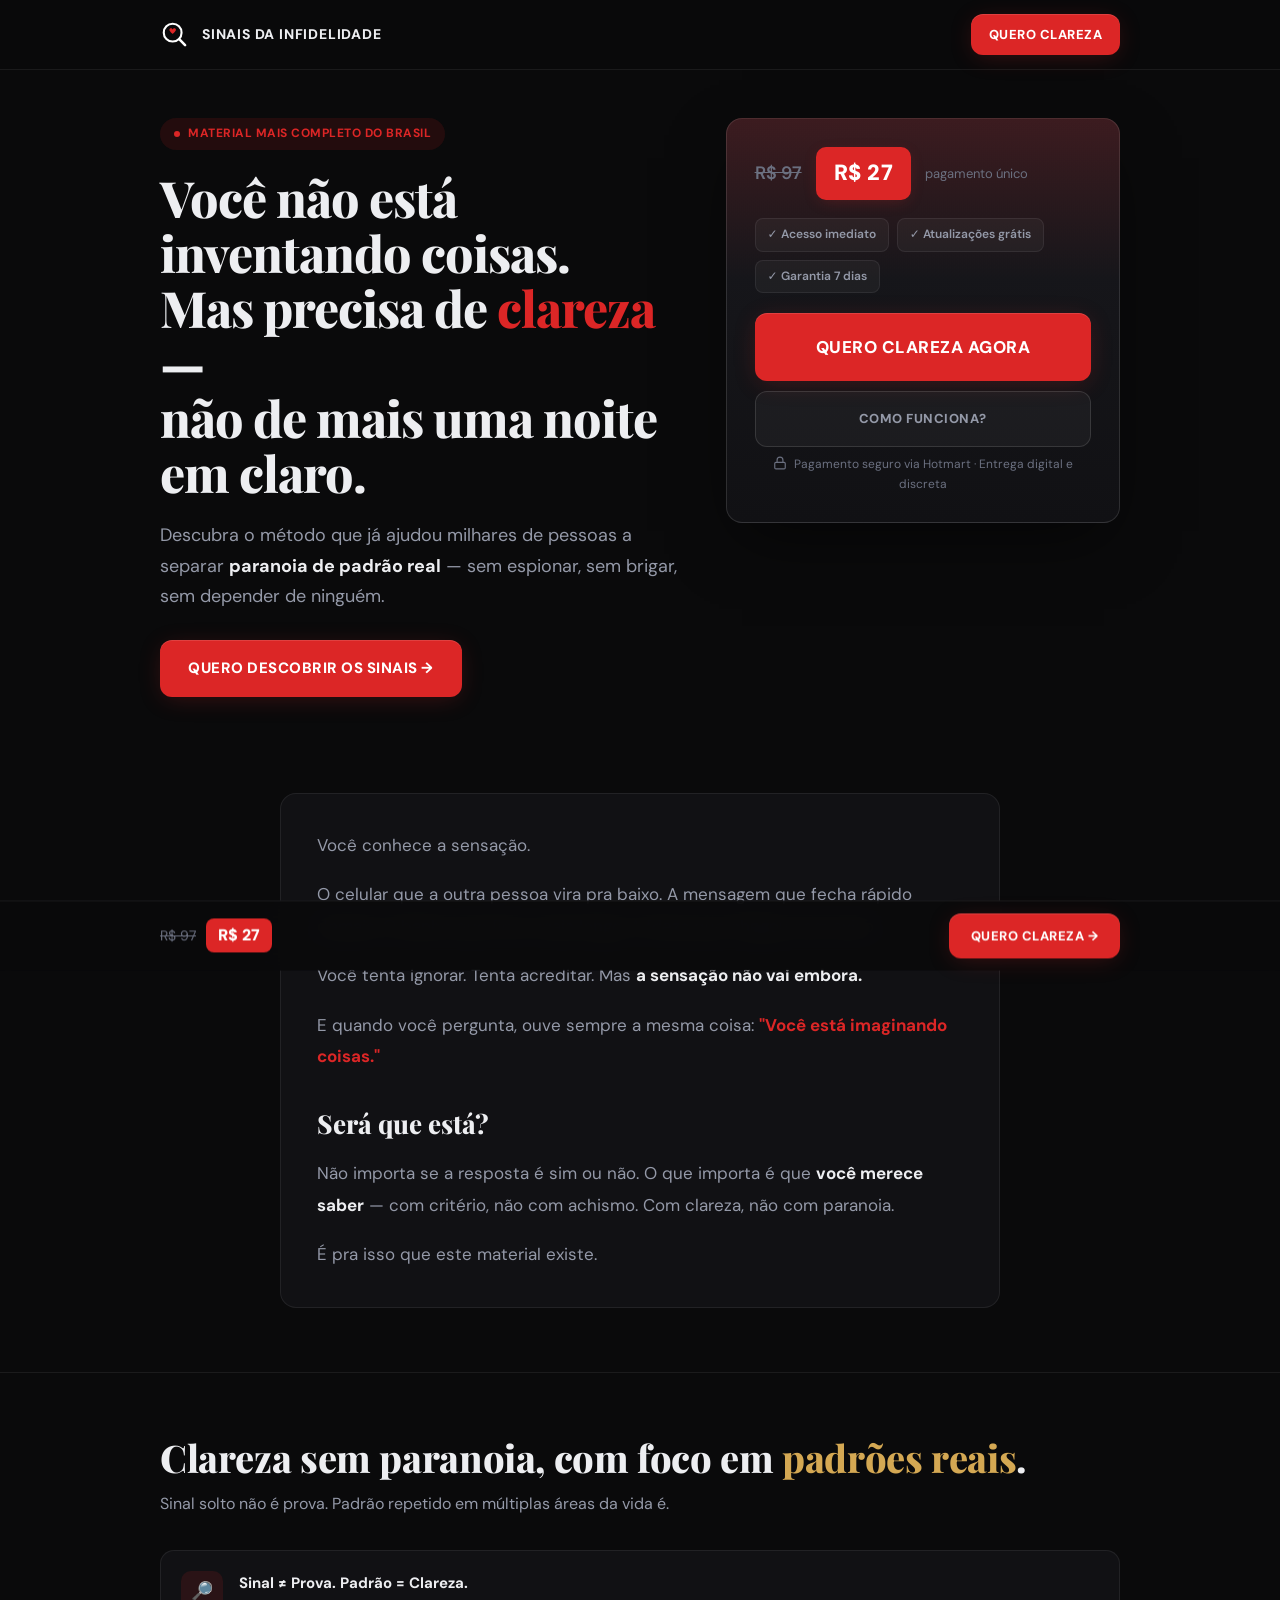
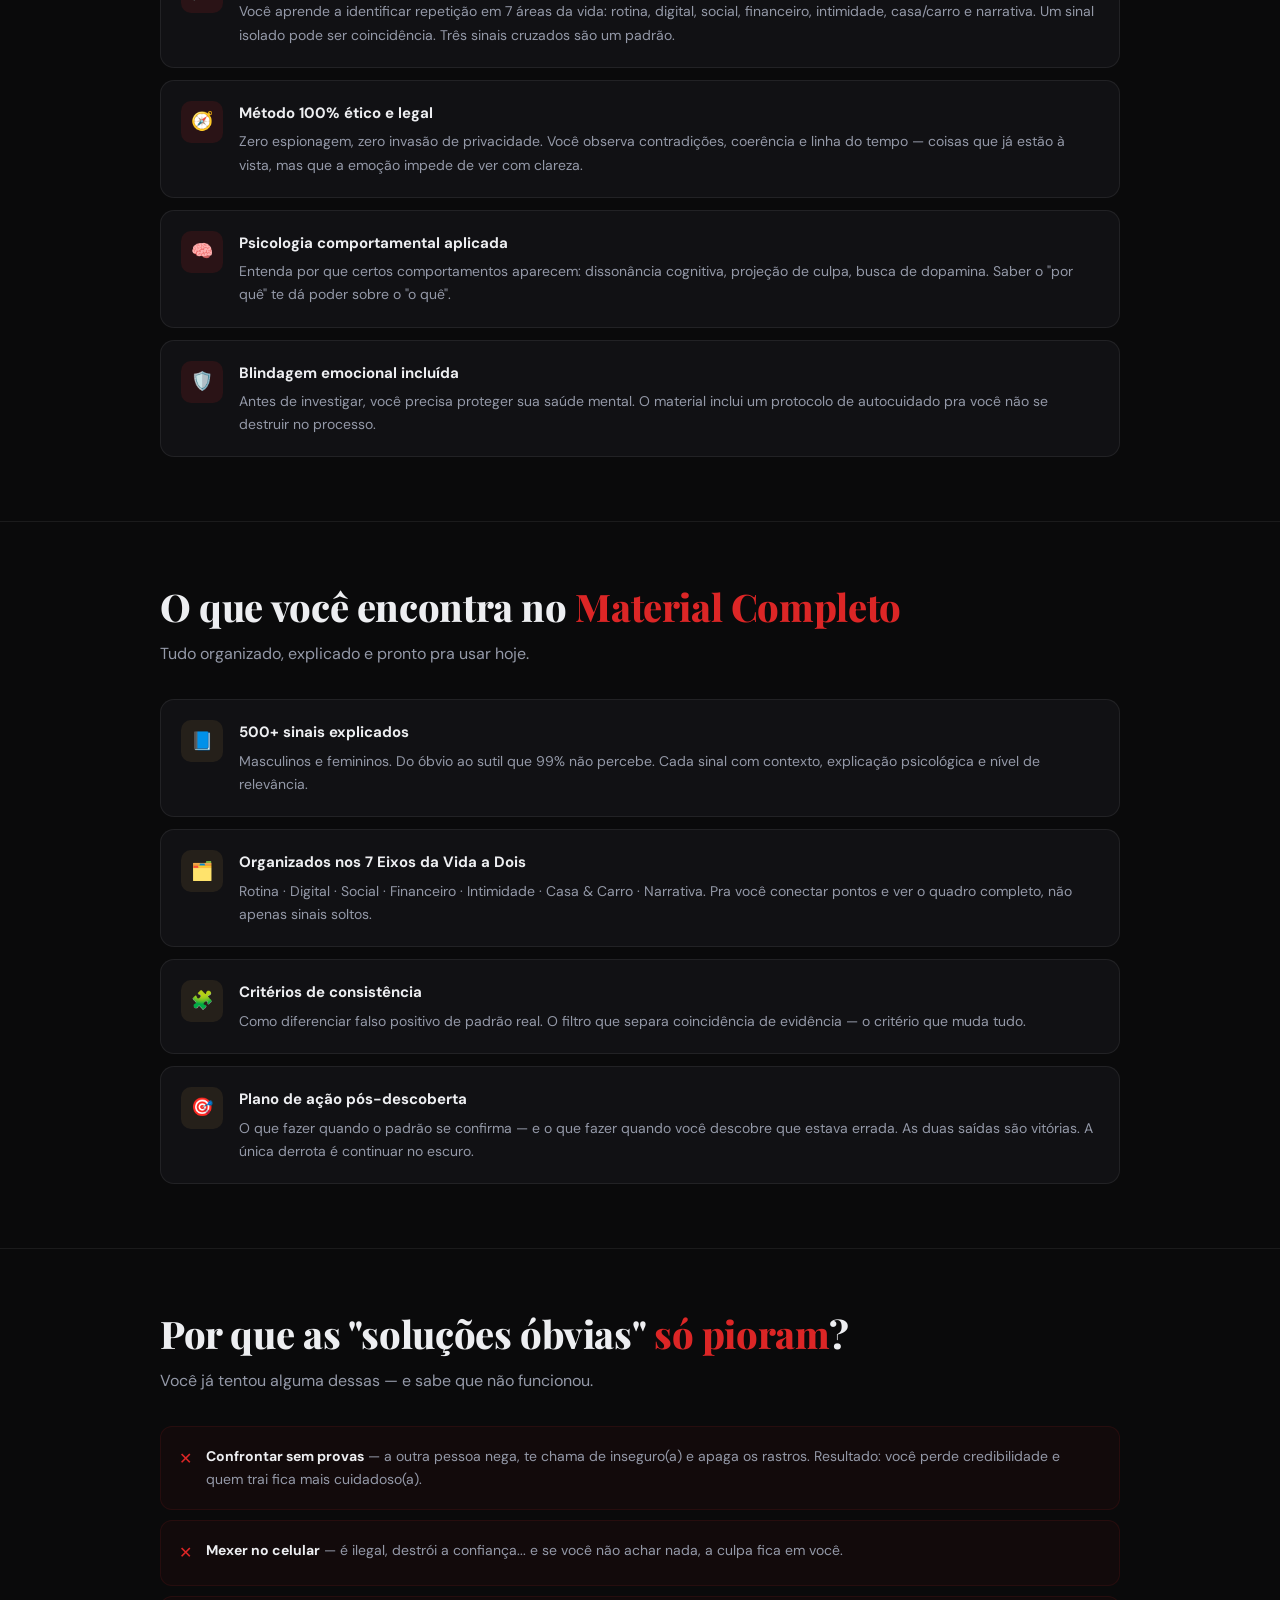
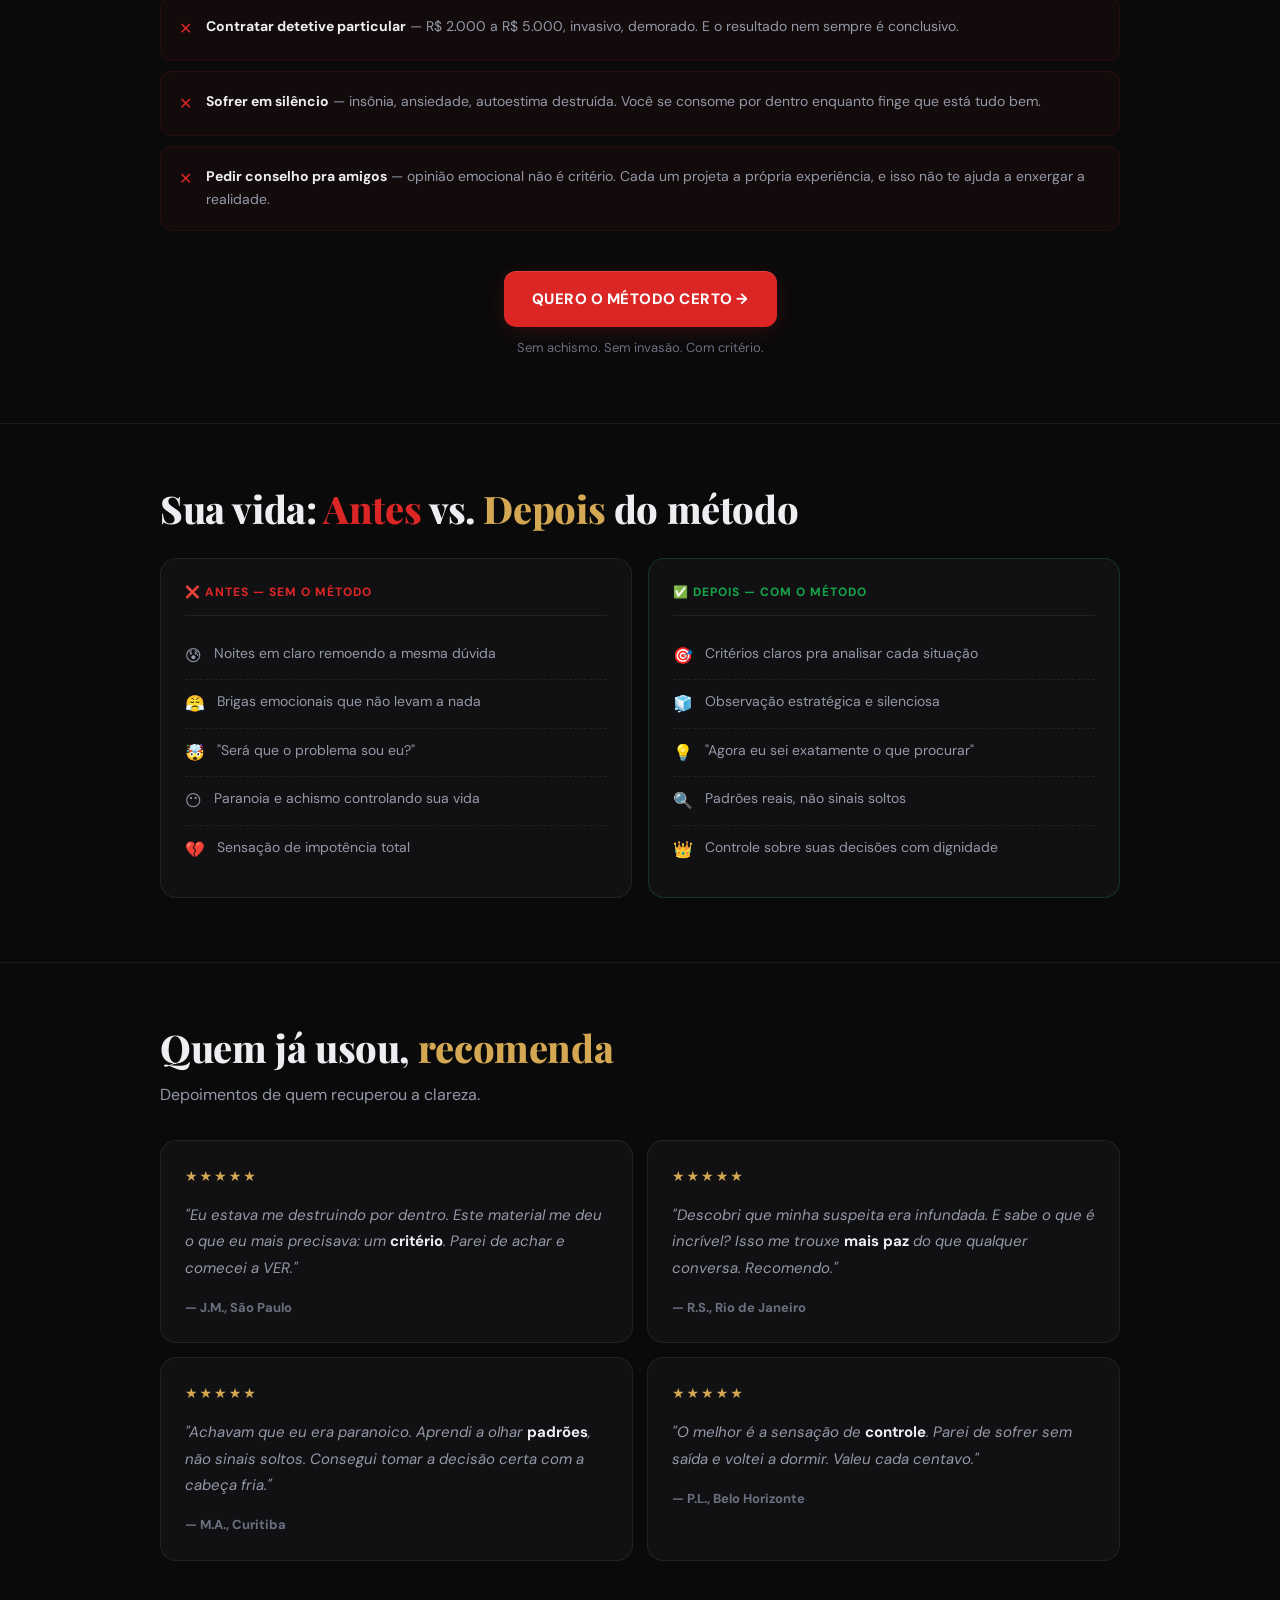
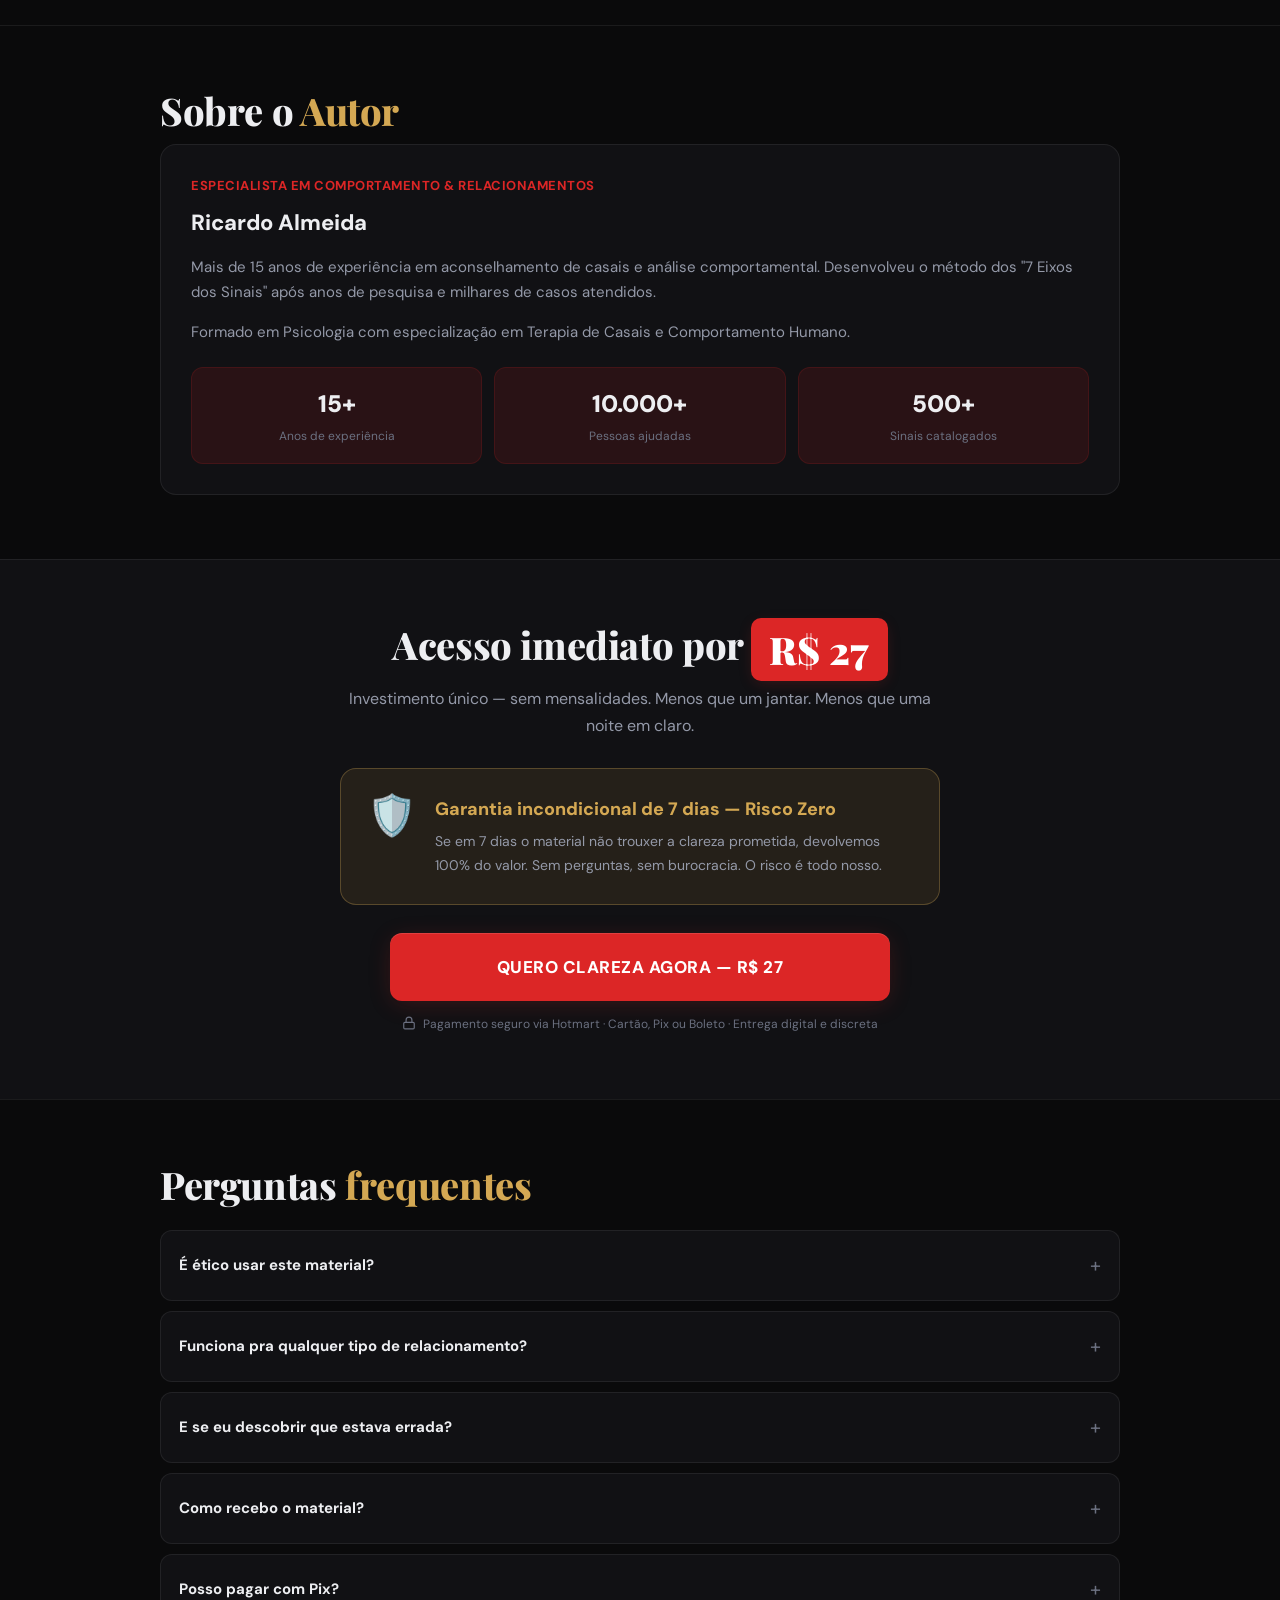
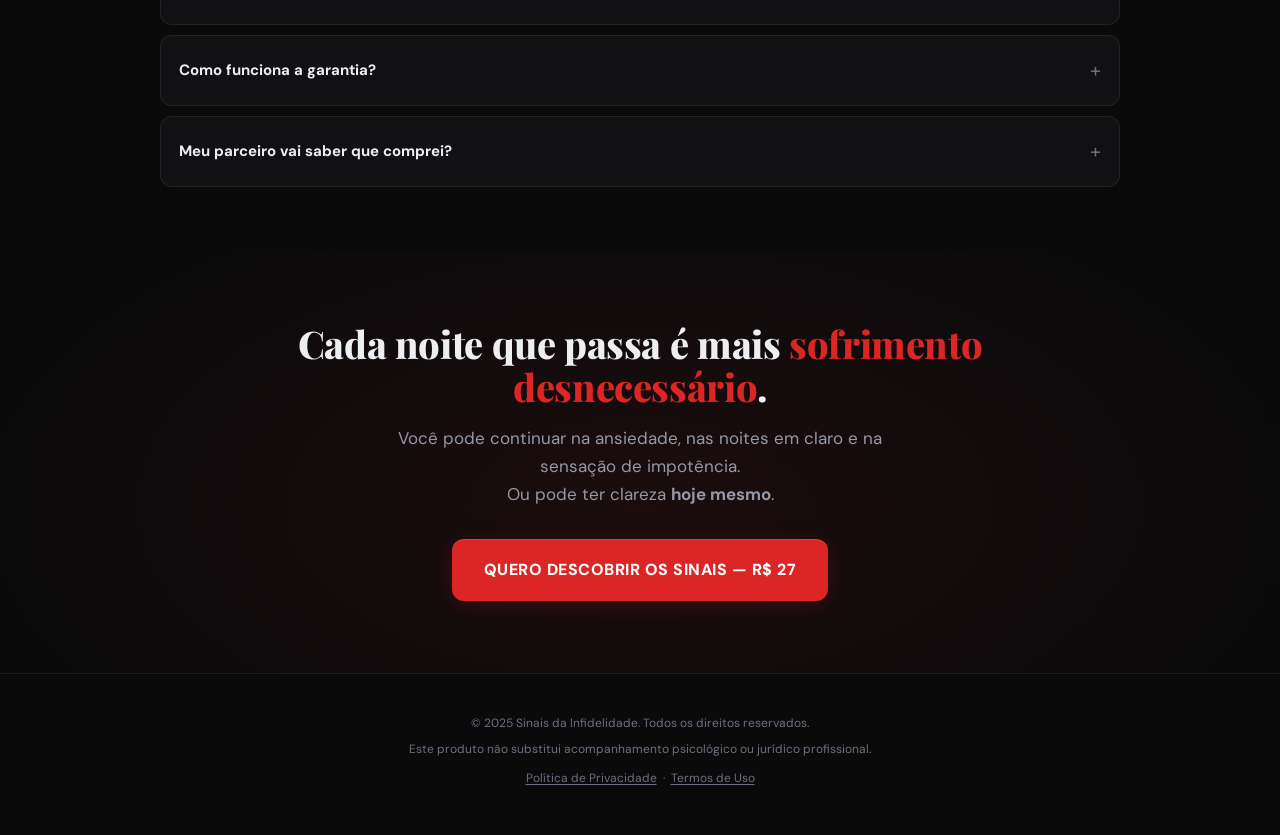
==== commit 91f05d3b: "fix: atualiza landing para v3 — preço R$27, headline "inventando coisas" - Preço: R$59 → R$27, old p" ====
--- a/index.html
+++ b/index.html
@@ -5,14 +5,14 @@
   <meta name="viewport" content="width=device-width, initial-scale=1, viewport-fit=cover"/>
 
   <!-- ═══ SEO ═══ -->
-  <title>Sinais da Infidelidade — Você Não Está Louca</title>
-  <meta name="description" content="500+ sinais de infidelidade explicados. Método ético pra separar paranoia de padrão real — sem espionar, sem brigar. Acesso imediato por R$59. Garantia 7 dias."/>
+  <title>Sinais da Infidelidade — Você Não Está Inventando Coisas</title>
+  <meta name="description" content="500+ sinais de infidelidade explicados. Método ético pra separar paranoia de padrão real — sem espionar, sem brigar. Acesso imediato por R$27. Garantia 7 dias."/>
   <meta name="robots" content="index, follow"/>
   <meta name="theme-color" content="#0a0a0b"/>
 
   <!-- ═══ OPEN GRAPH ═══ -->
-  <meta property="og:title" content="Sinais da Infidelidade — Você Não Está Louca"/>
-  <meta property="og:description" content="O método que transforma suspeita em clareza — sem espionar, sem brigar, sem depender de ninguém. R$59 com garantia de 7 dias."/>
+  <meta property="og:title" content="Sinais da Infidelidade — Você Não Está Inventando Coisas"/>
+  <meta property="og:description" content="O método que transforma suspeita em clareza — sem espionar, sem brigar, sem depender de ninguém. R$27 com garantia de 7 dias."/>
   <meta property="og:type" content="product"/>
   <meta property="og:url" content="https://sinaisda infidelidade.com"/>
   <meta property="og:image" content="/og-image.jpg"/><!-- TODO: adicionar imagem OG 1200x630 -->
@@ -22,8 +22,8 @@
 
   <!-- ═══ TWITTER CARD ═══ -->
   <meta name="twitter:card" content="summary_large_image"/>
-  <meta name="twitter:title" content="Sinais da Infidelidade — Você Não Está Louca"/>
-  <meta name="twitter:description" content="O método que transforma suspeita em clareza. 500+ sinais. R$59. Garantia 7 dias."/>
+  <meta name="twitter:title" content="Sinais da Infidelidade — Você Não Está Inventando Coisas"/>
+  <meta name="twitter:description" content="O método que transforma suspeita em clareza. 500+ sinais. R$27. Garantia 7 dias."/>
   <meta name="twitter:image" content="/og-image.jpg"/>
 
   <!-- ═══ FONTS ═══ -->
@@ -119,7 +119,7 @@
     "description": "500+ sinais de infidelidade organizados em 7 eixos da vida a dois. Método ético para separar paranoia de padrão real.",
     "offers": {
       "@type": "Offer",
-      "price": "59.00",
+      "price": "27.00",
       "priceCurrency": "BRL",
       "availability": "https://schema.org/InStock",
       "hasMerchantReturnPolicy": {
@@ -497,7 +497,7 @@
     <!-- Coluna esquerda: copy -->
     <div class="fade-up">
       <div class="badge">Material mais completo do Brasil</div>
-      <h1>Você não está <span class="accent">louca</span>.<br>Mas precisa de clareza —<br>não de mais uma noite em claro.</h1>
+      <h1>Você não está inventando coisas.<br>Mas precisa de <span class="accent">clareza</span> —<br>não de mais uma noite em claro.</h1>
       <p class="lead">
         Descubra o método que já ajudou milhares de pessoas a separar
         <strong>paranoia de padrão real</strong> — sem espionar, sem brigar, sem depender de ninguém.
@@ -508,8 +508,8 @@
     <!-- Coluna direita: card de compra -->
     <div class="offer-card fade-up delay-2" id="comprar">
       <div class="price-row">
-        <span class="price-old">R$ 197</span>
-        <span class="price-now">R$ 59</span>
+        <span class="price-old">R$ 97</span>
+        <span class="price-now">R$ 27</span>
         <span class="price-note">pagamento único</span>
       </div>
       <div class="pills">
@@ -760,9 +760,9 @@
 <!-- ═══════════════ OFERTA CENTRAL ═══════════════ -->
 <section class="section" style="background: var(--surface);">
   <div class="w-narrow" style="text-align:center;">
-    <h2>Acesso imediato por <span class="price-now" style="vertical-align:middle;font-size:inherit;padding:6px 18px;">R$ 59</span></h2>
+    <h2>Acesso imediato por <span class="price-now" style="vertical-align:middle;font-size:inherit;padding:6px 18px;">R$ 27</span></h2>
     <p style="color:var(--text-dim);max-width:600px;margin:14px auto 28px;font-size:16px;line-height:1.7;">
-      Investimento único — sem mensalidades. Menos que uma consulta. Menos que uma noite em claro.
+      Investimento único — sem mensalidades. Menos que um jantar. Menos que uma noite em claro.
     </p>
 
     <div class="guarantee" style="max-width:600px;margin:0 auto 28px;text-align:left;">
@@ -779,7 +779,7 @@
        class="btn btn-red btn-full"
        style="max-width:500px;margin:0 auto;"
        onclick="typeof fbq==='function'&&fbq('track','InitiateCheckout')">
-      QUERO CLAREZA AGORA — R$ 59
+      QUERO CLAREZA AGORA — R$ 27
     </a>
     <p style="font-size:12px;color:var(--text-muted);margin-top:14px;">
       <svg width="14" height="14" viewBox="0 0 24 24" fill="none" stroke="currentColor" stroke-width="2" style="vertical-align:-2px;margin-right:4px;" aria-hidden="true"><rect x="3" y="11" width="18" height="11" rx="2" ry="2"/><path d="M7 11V7a5 5 0 0110 0v4"/></svg>
@@ -836,7 +836,7 @@
        class="btn btn-red"
        style="font-size:16px;padding:18px 32px;"
        onclick="typeof fbq==='function'&&fbq('track','InitiateCheckout')">
-      QUERO DESCOBRIR OS SINAIS — R$ 59
+      QUERO DESCOBRIR OS SINAIS — R$ 27
     </a>
   </div>
 </section>
@@ -845,8 +845,8 @@
 <div class="sticky-bar" id="stickyBar" role="complementary" aria-label="Oferta rápida">
   <div class="w sticky-inner">
     <div class="sticky-price">
-      <span class="old">R$ 197</span>
-      <span class="now">R$ 59</span>
+      <span class="old">R$ 97</span>
+      <span class="now">R$ 27</span>
     </div>
     <!-- ⚠️ SUBSTITUIR pelo link real do Hotmart -->
     <a href="https://pay.hotmart.com/SEU_PRODUTO"
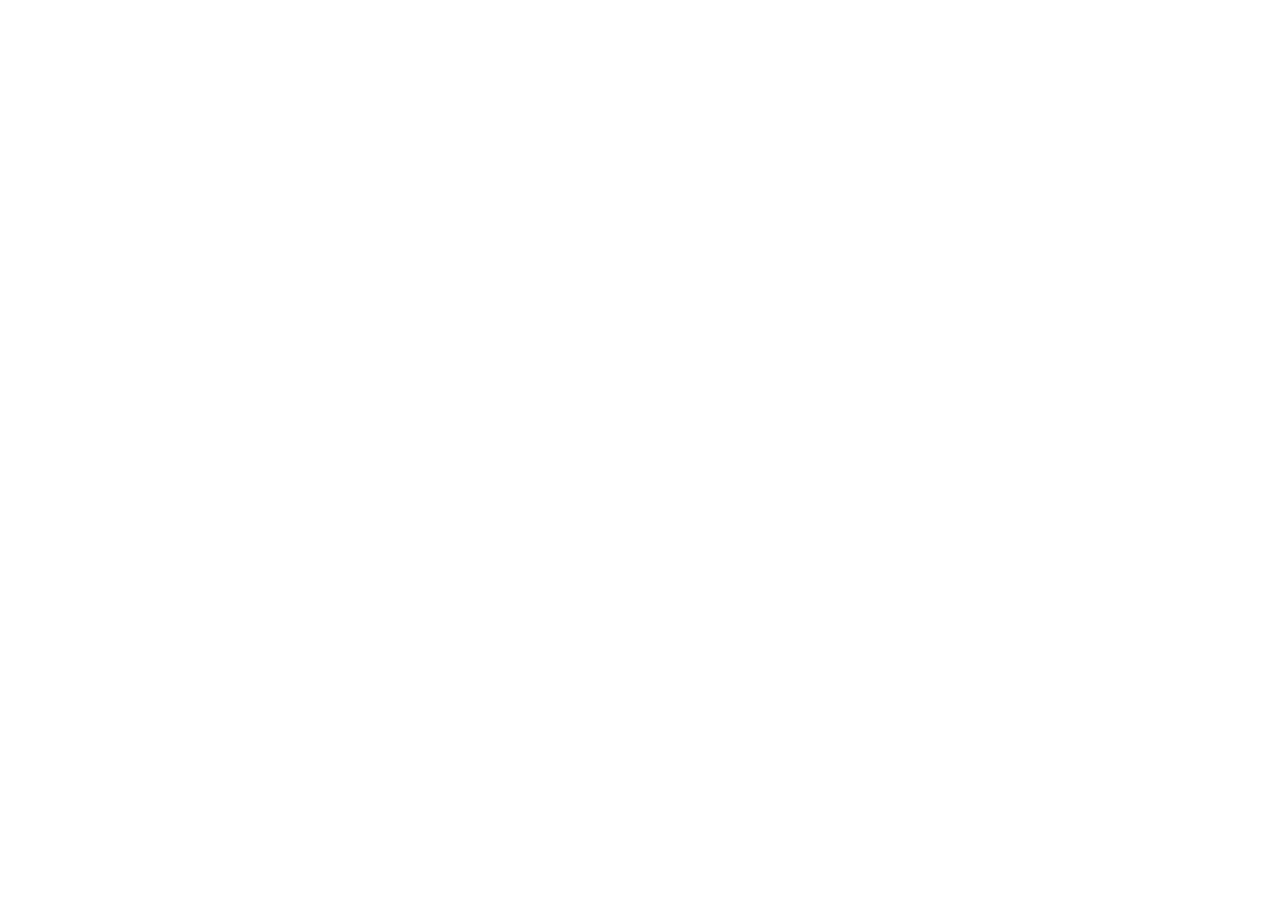
==== commit b42a546c: "feat: reescrita completa da landing page — nova copy, 15 seções, mobile-first - Nova página de venda" ====
--- a/index.html
+++ b/index.html
@@ -1,910 +1,42 @@
 <!doctype html>
-<html lang="pt-BR">
-<head>
-  <meta charset="utf-8"/>
-  <meta name="viewport" content="width=device-width, initial-scale=1, viewport-fit=cover"/>
+<html lang="en">
+  <head>
+    <meta charset="UTF-8" />
+    <meta name="viewport" content="width=device-width, initial-scale=1.0" />
+    <title>Sinais da Infidelidade — Método Completo dos 7 Eixos</title>
+    <meta name="description" content="Saia da dúvida. 400+ sinais em 7 eixos, cenários reais, ferramentas práticas, roteiro de conversa. R$27." />
+    <meta name="author" content="Sinais da Infidelidade" />
 
-  <!-- ═══ SEO ═══ -->
-  <title>Sinais da Infidelidade — Você Não Está Inventando Coisas</title>
-  <meta name="description" content="500+ sinais de infidelidade explicados. Método ético pra separar paranoia de padrão real — sem espionar, sem brigar. Acesso imediato por R$27. Garantia 7 dias."/>
-  <meta name="robots" content="index, follow"/>
-  <meta name="theme-color" content="#0a0a0b"/>
+    <meta property="og:title" content="Sinais da Infidelidade — Método Completo dos 7 Eixos" />
+    <meta property="og:description" content="Saia da dúvida. 400+ sinais em 7 eixos, cenários reais, ferramentas práticas, roteiro de conversa. R$27." />
+    <meta property="og:type" content="website" />
+    <meta property="og:image" content="https://lovable.dev/opengraph-image-p98pqg.png" />
 
-  <!-- ═══ OPEN GRAPH ═══ -->
-  <meta property="og:title" content="Sinais da Infidelidade — Você Não Está Inventando Coisas"/>
-  <meta property="og:description" content="O método que transforma suspeita em clareza — sem espionar, sem brigar, sem depender de ninguém. R$27 com garantia de 7 dias."/>
-  <meta property="og:type" content="product"/>
-  <meta property="og:url" content="https://sinaisda infidelidade.com"/>
-  <meta property="og:image" content="/og-image.jpg"/><!-- TODO: adicionar imagem OG 1200x630 -->
-  <meta property="og:image:width" content="1200"/>
-  <meta property="og:image:height" content="630"/>
-  <meta property="og:locale" content="pt_BR"/>
+    <meta name="twitter:card" content="summary_large_image" />
+    <meta name="twitter:site" content="@Lovable" />
+    <meta name="twitter:image" content="https://lovable.dev/opengraph-image-p98pqg.png" />
 
-  <!-- ═══ TWITTER CARD ═══ -->
-  <meta name="twitter:card" content="summary_large_image"/>
-  <meta name="twitter:title" content="Sinais da Infidelidade — Você Não Está Inventando Coisas"/>
-  <meta name="twitter:description" content="O método que transforma suspeita em clareza. 500+ sinais. R$27. Garantia 7 dias."/>
-  <meta name="twitter:image" content="/og-image.jpg"/>
+    <!-- Meta Pixel Code -->
+    <script>
+      !function(f,b,e,v,n,t,s)
+      {if(f.fbq)return;n=f.fbq=function(){n.callMethod?
+      n.callMethod.apply(n,arguments):n.queue.push(arguments)};
+      if(!f._fbq)f._fbq=n;n.push=n;n.loaded=!0;n.version='2.0';
+      n.queue=[];t=b.createElement(e);t.async=!0;
+      t.src=v;s=b.getElementsByTagName(e)[0];
+      s.parentNode.insertBefore(t,s)}(window, document,'script',
+      'https://connect.facebook.net/en_US/fbevents.js');
+      fbq('init', '1501609041390935');
+      fbq('track', 'PageView');
+    </script>
+    <!-- End Meta Pixel Code -->
+  </head>
 
-  <!-- ═══ FONTS ═══ -->
-  <link rel="preconnect" href="https://fonts.googleapis.com"/>
-  <link rel="preconnect" href="https://fonts.gstatic.com" crossorigin/>
-  <link href="https://fonts.googleapis.com/css2?family=DM+Sans:ital,opsz,wght@0,9..40,400;0,9..40,500;0,9..40,700;0,9..40,800;1,9..40,400&family=Playfair+Display:wght@700;800;900&display=swap" rel="stylesheet"/>
-
-  <!-- ═══ PIXEL META — Cole seu pixel aqui ═══ -->
-  <!--
-  <script>
-  !function(f,b,e,v,n,t,s){if(f.fbq)return;n=f.fbq=function(){n.callMethod?n.callMethod.apply(n,arguments):n.queue.push(arguments)};if(!f._fbq)f._fbq=n;n.push=n;n.loaded=!0;n.version='2.0';n.queue=[];t=b.createElement(e);t.async=!0;t.src=v;s=b.getElementsByTagName(e)[0];s.parentNode.insertBefore(t,s)}(window, document,'script','https://connect.facebook.net/en_US/fbevents.js');
-  fbq('init', 'SEU_PIXEL_ID');
-  fbq('track', 'PageView');
-  </script>
-  <noscript><img height="1" width="1" style="display:none" src="https://www.facebook.com/tr?id=SEU_PIXEL_ID&ev=PageView&noscript=1"/></noscript>
-  -->
-
-  <!-- ═══ GOOGLE ANALYTICS 4 — Cole seu GA4 aqui ═══ -->
-  <!--
-  <script async src="https://www.googletagmanager.com/gtag/js?id=G-XXXXXXX"></script>
-  <script>
-  window.dataLayer = window.dataLayer || [];
-  function gtag(){dataLayer.push(arguments);}
-  gtag('js', new Date());
-  gtag('config', 'G-XXXXXXX');
-  </script>
-  -->
-
-  <!-- ═══ SCHEMA — FAQ ═══ -->
-  <script type="application/ld+json">
-  {
-    "@context": "https://schema.org",
-    "@type": "FAQPage",
-    "mainEntity": [
-      {
-        "@type": "Question",
-        "name": "É ético usar este material?",
-        "acceptedAnswer": {
-          "@type": "Answer",
-          "text": "Sim. O foco é observação inteligente e análise de padrões. Sem invasão de privacidade, sem métodos ilegais. Você aprende a ver contradições e inconsistências que já estão visíveis — como qualquer pessoa atenta faria."
-        }
-      },
-      {
-        "@type": "Question",
-        "name": "Funciona para qualquer tipo de relacionamento?",
-        "acceptedAnswer": {
-          "@type": "Answer",
-          "text": "Sim. Os sinais são universais — namoro, casamento, união estável, relacionamento de meses ou décadas. O que muda é o contexto, e o material te ensina a adaptar a análise."
-        }
-      },
-      {
-        "@type": "Question",
-        "name": "E se eu descobrir que estava errada?",
-        "acceptedAnswer": {
-          "@type": "Answer",
-          "text": "Melhor ainda. O objetivo é clareza, não confirmação de suspeitas. Muitas pessoas usam o material e descobrem que estavam interpretando mal os sinais — e isso traz uma paz de espírito que vale mais que qualquer coisa."
-        }
-      },
-      {
-        "@type": "Question",
-        "name": "Como recebo o material?",
-        "acceptedAnswer": {
-          "@type": "Answer",
-          "text": "Imediatamente após o pagamento, você recebe um e-mail com o link de acesso. O download é instantâneo. Todo o conteúdo fica disponível 24/7."
-        }
-      },
-      {
-        "@type": "Question",
-        "name": "Meu parceiro vai saber que comprei?",
-        "acceptedAnswer": {
-          "@type": "Answer",
-          "text": "Não. A entrega é 100% digital e discreta. Na fatura do cartão aparece 'Hotmart' — sem menção ao nome do produto."
-        }
-      },
-      {
-        "@type": "Question",
-        "name": "Como funciona a garantia?",
-        "acceptedAnswer": {
-          "@type": "Answer",
-          "text": "Você tem 7 dias a partir da compra. Se não gostar, basta pedir reembolso diretamente pela Hotmart. Devolvemos 100% do valor. Sem perguntas."
-        }
-      }
-    ]
-  }
-  </script>
-
-  <!-- ═══ SCHEMA — Produto ═══ -->
-  <script type="application/ld+json">
-  {
-    "@context": "https://schema.org",
-    "@type": "Product",
-    "name": "Sinais da Infidelidade — Material Completo",
-    "description": "500+ sinais de infidelidade organizados em 7 eixos da vida a dois. Método ético para separar paranoia de padrão real.",
-    "offers": {
-      "@type": "Offer",
-      "price": "27.00",
-      "priceCurrency": "BRL",
-      "availability": "https://schema.org/InStock",
-      "hasMerchantReturnPolicy": {
-        "@type": "MerchantReturnPolicy",
-        "returnPolicyCategory": "https://schema.org/MerchantReturnFiniteReturnWindow",
-        "merchantReturnDays": 7
-      }
-    }
-  }
-  </script>
-
-  <style>
-    /* ━━━━━━━━━━━━━━ VARIÁVEIS ━━━━━━━━━━━━━━ */
-    :root {
-      --bg: #0a0a0b;
-      --surface: #111114;
-      --surface-2: #19191e;
-      --border: rgba(255,255,255,.07);
-      --border-light: rgba(255,255,255,.12);
-      --text: #edeef1;
-      --text-dim: #9499a8;
-      --text-muted: #6b7080;
-      --red: #dc2626;
-      --red-soft: rgba(220,38,38,.12);
-      --red-glow: rgba(220,38,38,.25);
-      --gold: #d4a853;
-      --gold-soft: rgba(212,168,83,.1);
-      --green: #16a34a;
-      --green-soft: rgba(22,163,74,.1);
-      --radius: 16px;
-      --font: 'DM Sans', system-ui, -apple-system, sans-serif;
-      --display: 'Playfair Display', Georgia, serif;
-    }
-
-    * { box-sizing: border-box; margin: 0; padding: 0; }
-    html { scroll-behavior: smooth; }
-    body {
-      font-family: var(--font);
-      background: var(--bg);
-      color: var(--text);
-      line-height: 1.65;
-      -webkit-font-smoothing: antialiased;
-      overflow-x: hidden;
-    }
-    a { color: inherit; text-decoration: none; }
-    img { max-width: 100%; display: block; }
-
-    /* ━━━━━━━━━━━━━━ CONTAINER ━━━━━━━━━━━━━━ */
-    .w { width: min(960px, 90vw); margin-inline: auto; }
-    .w-narrow { width: min(720px, 90vw); margin-inline: auto; }
-
-    /* ━━━━━━━━━━━━━━ NAV ━━━━━━━━━━━━━━ */
-    .nav {
-      position: sticky; top: 0; z-index: 90;
-      background: rgba(10,10,11,.85);
-      backdrop-filter: blur(14px) saturate(1.4);
-      border-bottom: 1px solid var(--border);
-    }
-    .nav-inner {
-      display: flex; align-items: center; justify-content: space-between;
-      padding: 14px 0; gap: 12px;
-    }
-    .logo { display: flex; align-items: center; gap: 12px; }
-    .logo svg { height: 30px; width: auto; }
-    .logo-text { font-weight: 800; font-size: 14px; letter-spacing: .8px; text-transform: uppercase; }
-
-    /* ━━━━━━━━━━━━━━ BOTÕES ━━━━━━━━━━━━━━ */
-    .btn {
-      display: inline-flex; align-items: center; justify-content: center; gap: 8px;
-      padding: 16px 28px; border-radius: 12px; border: 0; cursor: pointer;
-      font-family: var(--font); font-weight: 800; font-size: 15px;
-      letter-spacing: .5px; text-transform: uppercase;
-      transition: all .2s ease; white-space: nowrap;
-      text-decoration: none;
-    }
-    .btn-red {
-      background: var(--red); color: #fff;
-      box-shadow: 0 4px 24px -4px var(--red-glow), inset 0 1px 0 rgba(255,255,255,.12);
-    }
-    .btn-red:hover { background: #b91c1c; transform: translateY(-1px); box-shadow: 0 8px 32px -4px var(--red-glow); }
-    .btn-red:active { transform: translateY(0); }
-    .btn-full { width: 100%; font-size: 17px; padding: 20px 28px; }
-    .btn-nav { padding: 10px 18px; font-size: 13px; }
-    .btn-ghost {
-      background: rgba(255,255,255,.04); color: var(--text-dim);
-      border: 1px solid var(--border-light); font-size: 13px;
-    }
-    .btn-ghost:hover { background: rgba(255,255,255,.08); color: var(--text); }
-
-    /* ━━━━━━━━━━━━━━ SEÇÕES ━━━━━━━━━━━━━━ */
-    .section { padding: 64px 0; }
-    .section + .section { border-top: 1px solid var(--border); }
-
-    /* ━━━━━━━━━━━━━━ HERO ━━━━━━━━━━━━━━ */
-    .hero { padding: 48px 0 32px; }
-    .hero-grid { display: grid; gap: 32px; }
-    @media (min-width: 800px) { .hero-grid { grid-template-columns: 1.15fr .85fr; align-items: start; } }
-
-    .badge {
-      display: inline-flex; align-items: center; gap: 8px;
-      padding: 6px 14px; border-radius: 100px;
-      background: var(--red-soft); color: var(--red);
-      font-size: 12px; font-weight: 700; letter-spacing: .5px; text-transform: uppercase;
-      margin-bottom: 20px;
-    }
-    .badge::before { content: ''; width: 6px; height: 6px; border-radius: 50%; background: var(--red); animation: pulse 2s infinite; }
-    @keyframes pulse { 0%, 100% { opacity: 1; } 50% { opacity: .3; } }
-
-    h1 {
-      font-family: var(--display); font-weight: 800;
-      font-size: clamp(30px, 5.5vw, 50px); line-height: 1.1;
-      margin-bottom: 20px; letter-spacing: -.02em;
-    }
-    h1 .accent { color: var(--red); }
-    .lead {
-      font-size: clamp(16px, 2.2vw, 18px); color: var(--text-dim);
-      line-height: 1.7; margin-bottom: 28px;
-    }
-    .lead strong { color: var(--text); font-weight: 700; }
-
-    /* ━━━━━━━━━━━━━━ OFFER CARD ━━━━━━━━━━━━━━ */
-    .offer-card {
-      background: linear-gradient(180deg, var(--surface-2), var(--surface));
-      border: 1px solid var(--border-light);
-      border-radius: var(--radius); padding: 28px; position: relative;
-      box-shadow: 0 24px 64px -16px rgba(0,0,0,.6);
-    }
-    .offer-card::before {
-      content: ''; position: absolute; inset: -1px; border-radius: var(--radius);
-      background: linear-gradient(180deg, rgba(220,38,38,.18), transparent 40%);
-      z-index: -1; pointer-events: none;
-    }
-    .price-row { display: flex; align-items: center; gap: 14px; margin-bottom: 18px; flex-wrap: wrap; }
-    .price-old { color: var(--text-muted); text-decoration: line-through; font-size: 18px; font-weight: 600; }
-    .price-now {
-      background: var(--red); color: #fff; padding: 8px 18px; border-radius: 10px;
-      font-weight: 900; font-size: 22px; letter-spacing: .5px;
-      box-shadow: 0 4px 16px -4px var(--red-glow);
-    }
-    .price-note { font-size: 13px; color: var(--text-muted); }
-    .pills { display: flex; flex-wrap: wrap; gap: 8px; margin-bottom: 20px; }
-    .pill {
-      padding: 6px 12px; border-radius: 8px;
-      background: rgba(255,255,255,.04); border: 1px solid var(--border);
-      font-size: 12px; font-weight: 600; color: var(--text-dim);
-    }
-    .cta-area { display: grid; gap: 10px; }
-    .cta-sub { font-size: 12px; color: var(--text-muted); text-align: center; margin-top: 8px; }
-    .cta-sub svg { vertical-align: -2px; margin-right: 4px; }
-
-    /* ━━━━━━━━━━━━━━ EMPATIA ━━━━━━━━━━━━━━ */
-    .empathy-block {
-      background: var(--surface);
-      border: 1px solid var(--border);
-      border-radius: var(--radius); padding: 36px;
-      font-size: 17px; line-height: 1.85; color: var(--text-dim);
-    }
-    .empathy-block p { margin-bottom: 18px; }
-    .empathy-block p:last-child { margin-bottom: 0; }
-    .empathy-block strong { color: var(--text); }
-    .empathy-block em { color: var(--red); font-style: normal; font-weight: 700; }
-    .empathy-block .big {
-      font-family: var(--display); font-size: 26px; color: var(--text);
-      font-weight: 800; display: block; margin: 28px 0 10px;
-    }
-
-    /* ━━━━━━━━━━━━━━ HEADERS ━━━━━━━━━━━━━━ */
-    h2 {
-      font-family: var(--display); font-weight: 800;
-      font-size: clamp(24px, 4vw, 38px); line-height: 1.12;
-      margin-bottom: 12px; letter-spacing: -.01em;
-    }
-    h2 .accent { color: var(--red); }
-    h2 .gold { color: var(--gold); }
-    .section-sub { color: var(--text-dim); font-size: 16px; margin-bottom: 32px; max-width: 600px; }
-
-    /* ━━━━━━━━━━━━━━ FEATURE CARDS ━━━━━━━━━━━━━━ */
-    .features { display: grid; gap: 12px; }
-    .feat {
-      display: flex; gap: 16px; align-items: flex-start;
-      padding: 20px; border-radius: 14px;
-      background: var(--surface); border: 1px solid var(--border);
-      transition: border-color .2s, box-shadow .2s;
-    }
-    .feat:hover { border-color: var(--border-light); box-shadow: 0 4px 20px rgba(0,0,0,.3); }
-    .feat-icon {
-      width: 42px; height: 42px; border-radius: 10px;
-      display: grid; place-items: center; flex-shrink: 0;
-      font-size: 18px;
-    }
-    .feat-icon.red { background: var(--red-soft); }
-    .feat-icon.green { background: var(--green-soft); }
-    .feat-icon.gold { background: var(--gold-soft); }
-    .feat h3 { font-size: 15px; font-weight: 700; margin-bottom: 5px; }
-    .feat p { font-size: 14px; color: var(--text-dim); line-height: 1.65; }
-
-    /* ━━━━━━━━━━━━━━ COMPARATIVO ━━━━━━━━━━━━━━ */
-    .compare-grid { display: grid; gap: 16px; }
-    @media (min-width: 700px) { .compare-grid { grid-template-columns: 1fr 1fr; } }
-    .compare-col {
-      background: var(--surface); border: 1px solid var(--border);
-      border-radius: var(--radius); padding: 24px;
-    }
-    .compare-col.after { border-color: rgba(22,163,74,.25); }
-    .compare-label {
-      font-size: 12px; font-weight: 800; text-transform: uppercase; letter-spacing: 1px;
-      margin-bottom: 16px; padding-bottom: 12px; border-bottom: 1px solid var(--border);
-    }
-    .compare-label.before-label { color: var(--red); }
-    .compare-label.after-label { color: var(--green); }
-    .compare-item { display: flex; gap: 12px; align-items: flex-start; padding: 10px 0; font-size: 14px; color: var(--text-dim); }
-    .compare-item + .compare-item { border-top: 1px dashed var(--border); }
-    .compare-icon { flex-shrink: 0; font-size: 16px; margin-top: 1px; }
-
-    /* ━━━━━━━━━━━━━━ PROBLEMAS ━━━━━━━━━━━━━━ */
-    .problems { display: grid; gap: 10px; }
-    .prob {
-      display: flex; gap: 14px; align-items: flex-start;
-      padding: 18px; border-radius: 12px;
-      background: rgba(220,38,38,.04); border: 1px solid rgba(220,38,38,.1);
-      transition: border-color .2s;
-    }
-    .prob:hover { border-color: rgba(220,38,38,.2); }
-    .prob-x { color: var(--red); font-weight: 800; font-size: 16px; flex-shrink: 0; margin-top: 1px; }
-    .prob strong { color: var(--text); }
-    .prob p { font-size: 14px; color: var(--text-dim); line-height: 1.65; }
-
-    /* ━━━━━━━━━━━━━━ DEPOIMENTOS ━━━━━━━━━━━━━━ */
-    .test-grid { display: grid; gap: 14px; }
-    @media (min-width: 700px) { .test-grid { grid-template-columns: 1fr 1fr; } }
-    .test-card {
-      background: var(--surface); border: 1px solid var(--border);
-      border-radius: var(--radius); padding: 24px;
-      transition: border-color .2s;
-    }
-    .test-card:hover { border-color: var(--border-light); }
-    .test-stars { color: var(--gold); font-size: 14px; letter-spacing: 2px; margin-bottom: 14px; }
-    .test-quote { font-size: 15px; color: var(--text-dim); line-height: 1.75; margin-bottom: 16px; font-style: italic; }
-    .test-quote strong { color: var(--text); font-style: normal; }
-    .test-name { font-size: 13px; font-weight: 700; color: var(--text-muted); }
-
-    /* ━━━━━━━━━━━━━━ GARANTIA ━━━━━━━━━━━━━━ */
-    .guarantee {
-      display: flex; gap: 18px; align-items: flex-start;
-      padding: 26px; border-radius: var(--radius);
-      background: var(--gold-soft); border: 1px solid rgba(212,168,83,.3);
-    }
-    .guarantee-icon { font-size: 40px; flex-shrink: 0; line-height: 1; }
-    .guarantee h3 { font-size: 18px; font-weight: 800; color: var(--gold); margin-bottom: 6px; }
-    .guarantee p { font-size: 14px; color: var(--text-dim); line-height: 1.7; }
-
-    /* ━━━━━━━━━━━━━━ FAQ ━━━━━━━━━━━━━━ */
-    .faq-list { display: grid; gap: 10px; }
-    details {
-      background: var(--surface); border: 1px solid var(--border);
-      border-radius: 12px; padding: 18px; transition: border-color .2s;
-    }
-    details[open] { border-color: var(--border-light); }
-    summary {
-      cursor: pointer; font-weight: 700; font-size: 15px; list-style: none;
-      display: flex; align-items: center; justify-content: space-between; gap: 12px;
-    }
-    summary::-webkit-details-marker { display: none; }
-    summary::after {
-      content: '+'; font-size: 20px; font-weight: 400; color: var(--text-muted);
-      transition: transform .2s; flex-shrink: 0;
-    }
-    details[open] summary::after { content: '−'; }
-    details p { margin-top: 14px; font-size: 14px; color: var(--text-dim); line-height: 1.75; }
-
-    /* ━━━━━━━━━━━━━━ AUTOR ━━━━━━━━━━━━━━ */
-    .author-card {
-      background: var(--surface); border: 1px solid var(--border);
-      border-radius: var(--radius); padding: 30px;
-    }
-    .author-title { font-size: 13px; color: var(--red); font-weight: 700; text-transform: uppercase; letter-spacing: .5px; margin-bottom: 8px; }
-    .author-card h3 { font-size: 22px; font-weight: 800; margin-bottom: 14px; }
-    .author-card p { font-size: 15px; color: var(--text-dim); line-height: 1.7; margin-bottom: 14px; }
-    .author-stats { display: grid; grid-template-columns: repeat(auto-fit, minmax(150px, 1fr)); gap: 12px; margin-top: 22px; }
-    .stat {
-      background: var(--red-soft); border: 1px solid rgba(220,38,38,.15);
-      border-radius: 12px; padding: 16px; text-align: center;
-    }
-    .stat-num { font-size: 24px; font-weight: 900; color: var(--text); }
-    .stat-label { font-size: 12px; color: var(--text-muted); margin-top: 3px; }
-
-    /* ━━━━━━━━━━━━━━ FINAL CTA ━━━━━━━━━━━━━━ */
-    .final-cta {
-      text-align: center; padding: 72px 0;
-      background: radial-gradient(700px 350px at 50% 60%, rgba(220,38,38,.08), transparent);
-    }
-    .final-cta h2 { margin-bottom: 16px; }
-    .final-cta p { color: var(--text-dim); font-size: 17px; margin-bottom: 30px; max-width: 560px; margin-inline: auto; }
-
-    /* ━━━━━━━━━━━━━━ STICKY BAR ━━━━━━━━━━━━━━ */
-    .sticky-bar {
-      position: fixed; bottom: 0; left: 0; right: 0; z-index: 100;
-      background: rgba(10,10,11,.92);
-      backdrop-filter: blur(14px) saturate(1.4);
-      border-top: 1px solid var(--border);
-      padding: 12px 0;
-      transform: translateY(100%);
-      transition: transform .3s ease;
-    }
-    .sticky-bar.visible { transform: translateY(0); }
-    .sticky-inner {
-      display: flex; align-items: center; justify-content: space-between; gap: 12px;
-    }
-    .sticky-price { display: flex; align-items: center; gap: 10px; }
-    .sticky-price .old { color: var(--text-muted); text-decoration: line-through; font-size: 14px; }
-    .sticky-price .now {
-      background: var(--red); color: #fff; padding: 4px 12px; border-radius: 8px;
-      font-weight: 900; font-size: 16px;
-    }
-    .sticky-bar .btn { padding: 12px 22px; font-size: 13px; }
-
-    /* ━━━━━━━━━━━━━━ FOOTER ━━━━━━━━━━━━━━ */
-    footer {
-      padding: 40px 0; text-align: center;
-      color: var(--text-muted); font-size: 12px;
-      border-top: 1px solid var(--border);
-    }
-    footer p { margin-bottom: 6px; }
-    footer a { text-decoration: underline; text-underline-offset: 2px; }
-    footer a:hover { color: var(--text-dim); }
-
-    /* ━━━━━━━━━━━━━━ UTILITÁRIOS ━━━━━━━━━━━━━━ */
-    .cta-inline { text-align: center; margin-top: 40px; }
-    .cta-inline p { font-size: 13px; color: var(--text-muted); margin-top: 10px; }
-
-    /* ━━━━━━━━━━━━━━ ANIMAÇÕES ━━━━━━━━━━━━━━ */
-    @keyframes fadeUp {
-      from { opacity: 0; transform: translateY(22px); }
-      to { opacity: 1; transform: translateY(0); }
-    }
-    .fade-up { animation: fadeUp .65s ease both; }
-    .delay-1 { animation-delay: .1s; }
-    .delay-2 { animation-delay: .2s; }
-    .delay-3 { animation-delay: .35s; }
-
-    /* ━━━━━━━━━━━━━━ RESPONSIVO ━━━━━━━━━━━━━━ */
-    @media (max-width: 600px) {
-      .section { padding: 48px 0; }
-      .hero { padding: 32px 0 20px; }
-      .offer-card { padding: 22px; }
-      .empathy-block { padding: 24px; }
-      .nav .btn-nav { padding: 8px 14px; font-size: 12px; }
-      .sticky-bar .btn { padding: 10px 16px; font-size: 12px; }
-      .guarantee { flex-direction: column; gap: 12px; }
-      .guarantee-icon { font-size: 32px; }
-    }
-  </style>
-</head>
-<body>
-
-<!-- ═══════════════ NAV ═══════════════ -->
-<header class="nav">
-  <div class="w nav-inner">
-    <div class="logo">
-      <svg viewBox="0 0 128 128" role="img" aria-label="Sinais da Infidelidade">
-        <circle cx="54" cy="54" r="38" fill="none" stroke="#fff" stroke-width="9"/>
-        <path d="M83 83l24 24" stroke="#fff" stroke-width="11" stroke-linecap="round"/>
-        <path d="M54 40c-3-7-14-7-14 2 0 7 14 18 14 18s14-11 14-18c0-9-11-9-14-2z" fill="#dc2626"/>
-      </svg>
-      <span class="logo-text">Sinais da Infidelidade</span>
-    </div>
-    <a href="#comprar" class="btn btn-red btn-nav">Quero Clareza</a>
-  </div>
-</header>
-
-<!-- ═══════════════ HERO ═══════════════ -->
-<section class="hero">
-  <div class="w hero-grid">
-
-    <!-- Coluna esquerda: copy -->
-    <div class="fade-up">
-      <div class="badge">Material mais completo do Brasil</div>
-      <h1>Você não está inventando coisas.<br>Mas precisa de <span class="accent">clareza</span> —<br>não de mais uma noite em claro.</h1>
-      <p class="lead">
-        Descubra o método que já ajudou milhares de pessoas a separar
-        <strong>paranoia de padrão real</strong> — sem espionar, sem brigar, sem depender de ninguém.
-      </p>
-      <a href="#comprar" class="btn btn-red">Quero Descobrir os Sinais →</a>
-    </div>
-
-    <!-- Coluna direita: card de compra -->
-    <div class="offer-card fade-up delay-2" id="comprar">
-      <div class="price-row">
-        <span class="price-old">R$ 97</span>
-        <span class="price-now">R$ 27</span>
-        <span class="price-note">pagamento único</span>
-      </div>
-      <div class="pills">
-        <span class="pill">✓ Acesso imediato</span>
-        <span class="pill">✓ Atualizações grátis</span>
-        <span class="pill">✓ Garantia 7 dias</span>
-      </div>
-      <div class="cta-area">
-        <!-- ⚠️ SUBSTITUIR pelo link real do Hotmart -->
-        <a href="https://pay.hotmart.com/SEU_PRODUTO"
-           target="_blank" rel="noopener"
-           class="btn btn-red btn-full"
-           onclick="typeof fbq==='function'&&fbq('track','InitiateCheckout')">
-          QUERO CLAREZA AGORA
-        </a>
-        <a href="#como-funciona" class="btn btn-ghost" style="width:100%;justify-content:center;">
-          Como funciona?
-        </a>
-      </div>
-      <p class="cta-sub">
-        <svg width="14" height="14" viewBox="0 0 24 24" fill="none" stroke="currentColor" stroke-width="2" aria-hidden="true"><rect x="3" y="11" width="18" height="11" rx="2" ry="2"/><path d="M7 11V7a5 5 0 0110 0v4"/></svg>
-        Pagamento seguro via Hotmart · Entrega digital e discreta
-      </p>
-    </div>
-
-  </div>
-</section>
-
-<!-- ═══════════════ EMPATIA ═══════════════ -->
-<section class="section">
-  <div class="w-narrow">
-    <div class="empathy-block">
-      <p>Você conhece a sensação.</p>
-      <p>O celular que a outra pessoa vira pra baixo. A mensagem que fecha rápido demais. O banho que ficou mais longo. A frieza que chegou sem aviso.</p>
-      <p>Você tenta ignorar. Tenta acreditar. Mas <strong>a sensação não vai embora.</strong></p>
-      <p>E quando você pergunta, ouve sempre a mesma coisa: <em>"Você está imaginando coisas."</em></p>
-      <span class="big">Será que está?</span>
-      <p>Não importa se a resposta é sim ou não. O que importa é que <strong>você merece saber</strong> — com critério, não com achismo. Com clareza, não com paranoia.</p>
-      <p>É pra isso que este material existe.</p>
-    </div>
-  </div>
-</section>
-
-<!-- ═══════════════ COMO FUNCIONA ═══════════════ -->
-<section class="section" id="como-funciona">
-  <div class="w">
-    <h2>Clareza sem paranoia, com foco em <span class="gold">padrões reais</span>.</h2>
-    <p class="section-sub">Sinal solto não é prova. Padrão repetido em múltiplas áreas da vida é.</p>
-    <div class="features">
-      <div class="feat">
-        <div class="feat-icon red" aria-hidden="true">🔎</div>
-        <div>
-          <h3>Sinal ≠ Prova. Padrão = Clareza.</h3>
-          <p>Você aprende a identificar repetição em 7 áreas da vida: rotina, digital, social, financeiro, intimidade, casa/carro e narrativa. Um sinal isolado pode ser coincidência. Três sinais cruzados são um padrão.</p>
-        </div>
-      </div>
-      <div class="feat">
-        <div class="feat-icon red" aria-hidden="true">🧭</div>
-        <div>
-          <h3>Método 100% ético e legal</h3>
-          <p>Zero espionagem, zero invasão de privacidade. Você observa contradições, coerência e linha do tempo — coisas que já estão à vista, mas que a emoção impede de ver com clareza.</p>
-        </div>
-      </div>
-      <div class="feat">
-        <div class="feat-icon red" aria-hidden="true">🧠</div>
-        <div>
-          <h3>Psicologia comportamental aplicada</h3>
-          <p>Entenda por que certos comportamentos aparecem: dissonância cognitiva, projeção de culpa, busca de dopamina. Saber o "por quê" te dá poder sobre o "o quê".</p>
-        </div>
-      </div>
-      <div class="feat">
-        <div class="feat-icon red" aria-hidden="true">🛡️</div>
-        <div>
-          <h3>Blindagem emocional incluída</h3>
-          <p>Antes de investigar, você precisa proteger sua saúde mental. O material inclui um protocolo de autocuidado pra você não se destruir no processo.</p>
-        </div>
-      </div>
-    </div>
-  </div>
-</section>
-
-<!-- ═══════════════ O QUE CONTÉM ═══════════════ -->
-<section class="section">
-  <div class="w">
-    <h2>O que você encontra no <span class="accent">Material Completo</span></h2>
-    <p class="section-sub">Tudo organizado, explicado e pronto pra usar hoje.</p>
-    <div class="features">
-      <div class="feat">
-        <div class="feat-icon gold" aria-hidden="true">📘</div>
-        <div>
-          <h3>500+ sinais explicados</h3>
-          <p>Masculinos e femininos. Do óbvio ao sutil que 99% não percebe. Cada sinal com contexto, explicação psicológica e nível de relevância.</p>
-        </div>
-      </div>
-      <div class="feat">
-        <div class="feat-icon gold" aria-hidden="true">🗂️</div>
-        <div>
-          <h3>Organizados nos 7 Eixos da Vida a Dois</h3>
-          <p>Rotina · Digital · Social · Financeiro · Intimidade · Casa & Carro · Narrativa. Pra você conectar pontos e ver o quadro completo, não apenas sinais soltos.</p>
-        </div>
-      </div>
-      <div class="feat">
-        <div class="feat-icon gold" aria-hidden="true">🧩</div>
-        <div>
-          <h3>Critérios de consistência</h3>
-          <p>Como diferenciar falso positivo de padrão real. O filtro que separa coincidência de evidência — o critério que muda tudo.</p>
-        </div>
-      </div>
-      <div class="feat">
-        <div class="feat-icon gold" aria-hidden="true">🎯</div>
-        <div>
-          <h3>Plano de ação pós-descoberta</h3>
-          <p>O que fazer quando o padrão se confirma — e o que fazer quando você descobre que estava errada. As duas saídas são vitórias. A única derrota é continuar no escuro.</p>
-        </div>
-      </div>
-    </div>
-  </div>
-</section>
-
-<!-- ═══════════════ FALSAS SOLUÇÕES ═══════════════ -->
-<section class="section">
-  <div class="w">
-    <h2>Por que as "soluções óbvias" <span class="accent">só pioram</span>?</h2>
-    <p class="section-sub">Você já tentou alguma dessas — e sabe que não funcionou.</p>
-    <div class="problems">
-      <div class="prob">
-        <span class="prob-x" aria-hidden="true">✕</span>
-        <div>
-          <p><strong>Confrontar sem provas</strong> — a outra pessoa nega, te chama de inseguro(a) e apaga os rastros. Resultado: você perde credibilidade e quem trai fica mais cuidadoso(a).</p>
-        </div>
-      </div>
-      <div class="prob">
-        <span class="prob-x" aria-hidden="true">✕</span>
-        <div>
-          <p><strong>Mexer no celular</strong> — é ilegal, destrói a confiança... e se você não achar nada, a culpa fica em você.</p>
-        </div>
-      </div>
-      <div class="prob">
-        <span class="prob-x" aria-hidden="true">✕</span>
-        <div>
-          <p><strong>Contratar detetive particular</strong> — R$ 2.000 a R$ 5.000, invasivo, demorado. E o resultado nem sempre é conclusivo.</p>
-        </div>
-      </div>
-      <div class="prob">
-        <span class="prob-x" aria-hidden="true">✕</span>
-        <div>
-          <p><strong>Sofrer em silêncio</strong> — insônia, ansiedade, autoestima destruída. Você se consome por dentro enquanto finge que está tudo bem.</p>
-        </div>
-      </div>
-      <div class="prob">
-        <span class="prob-x" aria-hidden="true">✕</span>
-        <div>
-          <p><strong>Pedir conselho pra amigos</strong> — opinião emocional não é critério. Cada um projeta a própria experiência, e isso não te ajuda a enxergar a realidade.</p>
-        </div>
-      </div>
-    </div>
-    <div class="cta-inline">
-      <a href="#comprar" class="btn btn-red">Quero o método certo →</a>
-      <p>Sem achismo. Sem invasão. Com critério.</p>
-    </div>
-  </div>
-</section>
-
-<!-- ═══════════════ ANTES VS DEPOIS ═══════════════ -->
-<section class="section">
-  <div class="w">
-    <h2>Sua vida: <span class="accent">Antes</span> vs. <span class="gold">Depois</span> do método</h2>
-    <div class="compare-grid" style="margin-top:28px">
-      <div class="compare-col">
-        <div class="compare-label before-label">❌ Antes — sem o método</div>
-        <div class="compare-item"><span class="compare-icon">😰</span> Noites em claro remoendo a mesma dúvida</div>
-        <div class="compare-item"><span class="compare-icon">😤</span> Brigas emocionais que não levam a nada</div>
-        <div class="compare-item"><span class="compare-icon">🤯</span> "Será que o problema sou eu?"</div>
-        <div class="compare-item"><span class="compare-icon">😶</span> Paranoia e achismo controlando sua vida</div>
-        <div class="compare-item"><span class="compare-icon">💔</span> Sensação de impotência total</div>
-      </div>
-      <div class="compare-col after">
-        <div class="compare-label after-label">✅ Depois — com o método</div>
-        <div class="compare-item"><span class="compare-icon">🎯</span> Critérios claros pra analisar cada situação</div>
-        <div class="compare-item"><span class="compare-icon">🧊</span> Observação estratégica e silenciosa</div>
-        <div class="compare-item"><span class="compare-icon">💡</span> "Agora eu sei exatamente o que procurar"</div>
-        <div class="compare-item"><span class="compare-icon">🔍</span> Padrões reais, não sinais soltos</div>
-        <div class="compare-item"><span class="compare-icon">👑</span> Controle sobre suas decisões com dignidade</div>
-      </div>
-    </div>
-  </div>
-</section>
-
-<!-- ═══════════════ PROVA SOCIAL ═══════════════ -->
-<section class="section">
-  <div class="w">
-    <h2>Quem já usou, <span class="gold">recomenda</span></h2>
-    <p class="section-sub">Depoimentos de quem recuperou a clareza.</p>
-    <!-- TODO: Trocar por depoimentos REAIS com nome/screenshot autorizado -->
-    <div class="test-grid">
-      <div class="test-card">
-        <div class="test-stars">★★★★★</div>
-        <p class="test-quote">"Eu estava me destruindo por dentro. Este material me deu o que eu mais precisava: um <strong>critério</strong>. Parei de achar e comecei a VER."</p>
-        <div class="test-name">— J.M., São Paulo</div>
-      </div>
-      <div class="test-card">
-        <div class="test-stars">★★★★★</div>
-        <p class="test-quote">"Descobri que minha suspeita era infundada. E sabe o que é incrível? Isso me trouxe <strong>mais paz</strong> do que qualquer conversa. Recomendo."</p>
-        <div class="test-name">— R.S., Rio de Janeiro</div>
-      </div>
-      <div class="test-card">
-        <div class="test-stars">★★★★★</div>
-        <p class="test-quote">"Achavam que eu era paranoico. Aprendi a olhar <strong>padrões</strong>, não sinais soltos. Consegui tomar a decisão certa com a cabeça fria."</p>
-        <div class="test-name">— M.A., Curitiba</div>
-      </div>
-      <div class="test-card">
-        <div class="test-stars">★★★★★</div>
-        <p class="test-quote">"O melhor é a sensação de <strong>controle</strong>. Parei de sofrer sem saída e voltei a dormir. Valeu cada centavo."</p>
-        <div class="test-name">— P.L., Belo Horizonte</div>
-      </div>
-    </div>
-  </div>
-</section>
-
-<!-- ═══════════════ SOBRE O AUTOR ═══════════════ -->
-<section class="section">
-  <div class="w">
-    <h2>Sobre o <span class="gold">Autor</span></h2>
-    <!-- TODO: Trocar por dados reais. Se preferir anonimato, remover esta seção inteira -->
-    <div class="author-card">
-      <div class="author-title">Especialista em Comportamento & Relacionamentos</div>
-      <h3>Ricardo Almeida</h3>
-      <p>Mais de 15 anos de experiência em aconselhamento de casais e análise comportamental. Desenvolveu o método dos "7 Eixos dos Sinais" após anos de pesquisa e milhares de casos atendidos.</p>
-      <p>Formado em Psicologia com especialização em Terapia de Casais e Comportamento Humano.</p>
-      <div class="author-stats">
-        <div class="stat">
-          <div class="stat-num">15+</div>
-          <div class="stat-label">Anos de experiência</div>
-        </div>
-        <div class="stat">
-          <div class="stat-num">10.000+</div>
-          <div class="stat-label">Pessoas ajudadas</div>
-        </div>
-        <div class="stat">
-          <div class="stat-num">500+</div>
-          <div class="stat-label">Sinais catalogados</div>
-        </div>
-      </div>
-    </div>
-  </div>
-</section>
-
-<!-- ═══════════════ OFERTA CENTRAL ═══════════════ -->
-<section class="section" style="background: var(--surface);">
-  <div class="w-narrow" style="text-align:center;">
-    <h2>Acesso imediato por <span class="price-now" style="vertical-align:middle;font-size:inherit;padding:6px 18px;">R$ 27</span></h2>
-    <p style="color:var(--text-dim);max-width:600px;margin:14px auto 28px;font-size:16px;line-height:1.7;">
-      Investimento único — sem mensalidades. Menos que um jantar. Menos que uma noite em claro.
-    </p>
-
-    <div class="guarantee" style="max-width:600px;margin:0 auto 28px;text-align:left;">
-      <div class="guarantee-icon" aria-hidden="true">🛡️</div>
-      <div>
-        <h3>Garantia incondicional de 7 dias — Risco Zero</h3>
-        <p>Se em 7 dias o material não trouxer a clareza prometida, devolvemos 100% do valor. Sem perguntas, sem burocracia. O risco é todo nosso.</p>
-      </div>
-    </div>
-
-    <!-- ⚠️ SUBSTITUIR pelo link real do Hotmart -->
-    <a href="https://pay.hotmart.com/SEU_PRODUTO"
-       target="_blank" rel="noopener"
-       class="btn btn-red btn-full"
-       style="max-width:500px;margin:0 auto;"
-       onclick="typeof fbq==='function'&&fbq('track','InitiateCheckout')">
-      QUERO CLAREZA AGORA — R$ 27
-    </a>
-    <p style="font-size:12px;color:var(--text-muted);margin-top:14px;">
-      <svg width="14" height="14" viewBox="0 0 24 24" fill="none" stroke="currentColor" stroke-width="2" style="vertical-align:-2px;margin-right:4px;" aria-hidden="true"><rect x="3" y="11" width="18" height="11" rx="2" ry="2"/><path d="M7 11V7a5 5 0 0110 0v4"/></svg>
-      Pagamento seguro via Hotmart · Cartão, Pix ou Boleto · Entrega digital e discreta
-    </p>
-  </div>
-</section>
-
-<!-- ═══════════════ FAQ ═══════════════ -->
-<section class="section">
-  <div class="w">
-    <h2>Perguntas <span class="gold">frequentes</span></h2>
-    <div class="faq-list" style="margin-top:24px;">
-      <details>
-        <summary>É ético usar este material?</summary>
-        <p>Sim. O foco é observação inteligente e análise de padrões. Sem invasão de privacidade, sem métodos ilegais. Você aprende a ver contradições e inconsistências que já estão visíveis — como qualquer pessoa atenta faria.</p>
-      </details>
-      <details>
-        <summary>Funciona pra qualquer tipo de relacionamento?</summary>
-        <p>Sim. Os sinais são universais — namoro, casamento, união estável, relacionamento de meses ou décadas. O que muda é o contexto, e o material te ensina a adaptar a análise.</p>
-      </details>
-      <details>
-        <summary>E se eu descobrir que estava errada?</summary>
-        <p>Melhor ainda. O objetivo é clareza, não confirmação de suspeitas. Muitas pessoas usam o material e descobrem que estavam interpretando mal os sinais — e isso traz uma paz de espírito que vale mais que qualquer coisa.</p>
-      </details>
-      <details>
-        <summary>Como recebo o material?</summary>
-        <p>Imediatamente após o pagamento, você recebe um e-mail com o link de acesso. O download é instantâneo. Todo o conteúdo fica disponível 24/7.</p>
-      </details>
-      <details>
-        <summary>Posso pagar com Pix?</summary>
-        <p>Sim. Aceitamos Pix, cartão de crédito (até 12x) e boleto. O checkout é processado pela Hotmart, a maior plataforma de produtos digitais da América Latina.</p>
-      </details>
-      <details>
-        <summary>Como funciona a garantia?</summary>
-        <p>Você tem 7 dias a partir da compra. Se não gostar, basta pedir reembolso diretamente pela Hotmart. Devolvemos 100% do valor. Sem perguntas.</p>
-      </details>
-      <details>
-        <summary>Meu parceiro vai saber que comprei?</summary>
-        <p>Não. A entrega é 100% digital e discreta. Na fatura do cartão aparece "Hotmart" — sem menção ao nome do produto.</p>
-      </details>
-    </div>
-  </div>
-</section>
-
-<!-- ═══════════════ FECHAMENTO ═══════════════ -->
-<section class="final-cta">
-  <div class="w-narrow">
-    <h2>Cada noite que passa é mais <span class="accent">sofrimento desnecessário</span>.</h2>
-    <p>Você pode continuar na ansiedade, nas noites em claro e na sensação de impotência.<br>Ou pode ter clareza <strong>hoje mesmo</strong>.</p>
-    <!-- ⚠️ SUBSTITUIR pelo link real do Hotmart -->
-    <a href="https://pay.hotmart.com/SEU_PRODUTO"
-       target="_blank" rel="noopener"
-       class="btn btn-red"
-       style="font-size:16px;padding:18px 32px;"
-       onclick="typeof fbq==='function'&&fbq('track','InitiateCheckout')">
-      QUERO DESCOBRIR OS SINAIS — R$ 27
-    </a>
-  </div>
-</section>
-
-<!-- ═══════════════ STICKY BAR ═══════════════ -->
-<div class="sticky-bar" id="stickyBar" role="complementary" aria-label="Oferta rápida">
-  <div class="w sticky-inner">
-    <div class="sticky-price">
-      <span class="old">R$ 97</span>
-      <span class="now">R$ 27</span>
-    </div>
-    <!-- ⚠️ SUBSTITUIR pelo link real do Hotmart -->
-    <a href="https://pay.hotmart.com/SEU_PRODUTO"
-       target="_blank" rel="noopener"
-       class="btn btn-red"
-       onclick="typeof fbq==='function'&&fbq('track','InitiateCheckout')">
-      QUERO CLAREZA →
-    </a>
-  </div>
-</div>
-
-<!-- ═══════════════ FOOTER ═══════════════ -->
-<footer>
-  <div class="w">
-    <p>© 2025 Sinais da Infidelidade. Todos os direitos reservados.</p>
-    <p>Este produto não substitui acompanhamento psicológico ou jurídico profissional.</p>
-    <p style="margin-top:10px;">
-      <a href="/privacy.html">Política de Privacidade</a>
-      &nbsp;·&nbsp;
-      <a href="/terms.html">Termos de Uso</a>
-    </p>
-  </div>
-</footer>
-
-<script>
-  // ── Sticky bar: aparece ao sair do hero ──
-  (function() {
-    var sticky = document.getElementById('stickyBar');
-    var hero = document.querySelector('.hero');
-    if (!sticky || !hero) return;
-    var obs = new IntersectionObserver(function(entries) {
-      sticky.classList.toggle('visible', !entries[0].isIntersecting);
-    }, { threshold: 0 });
-    obs.observe(hero);
-  })();
-
-  // ── Smooth scroll nos links internos ──
-  document.querySelectorAll('a[href^="#"]').forEach(function(a) {
-    a.addEventListener('click', function(e) {
-      var target = document.querySelector(a.getAttribute('href'));
-      if (target) {
-        e.preventDefault();
-        target.scrollIntoView({ behavior: 'smooth', block: 'start' });
-      }
-    });
-  });
-
-  // ── FAQ accordion: fecha outros ao abrir ──
-  document.querySelectorAll('details').forEach(function(d) {
-    d.addEventListener('toggle', function() {
-      if (d.open) {
-        document.querySelectorAll('details').forEach(function(other) {
-          if (other !== d) other.removeAttribute('open');
-        });
-      }
-    });
-  });
-</script>
-
-</body>
+  <body>
+    <noscript><img height="1" width="1" style="display:none"
+      src="https://www.facebook.com/tr?id=1501609041390935&ev=PageView&noscript=1"
+    /></noscript>
+    <div id="root"></div>
+    <script type="module" src="/src/main.tsx"></script>
+  </body>
 </html>
